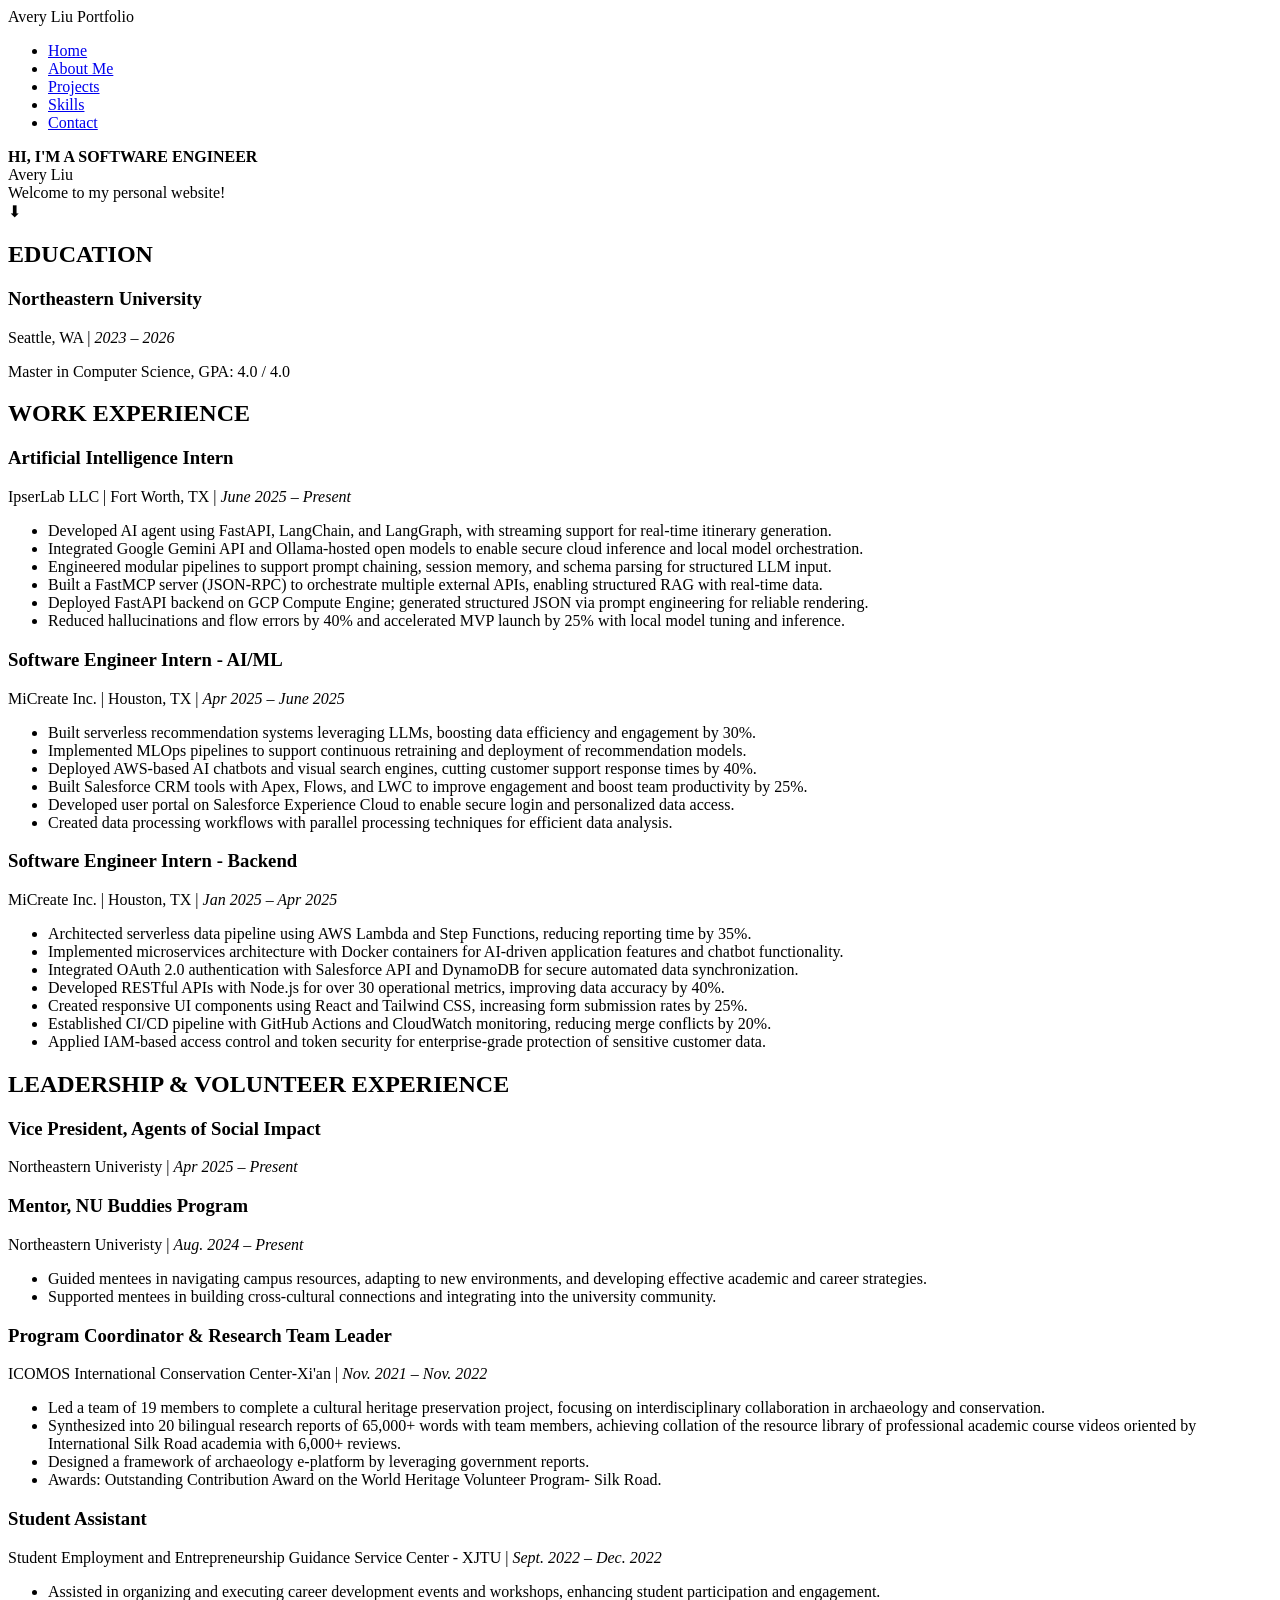
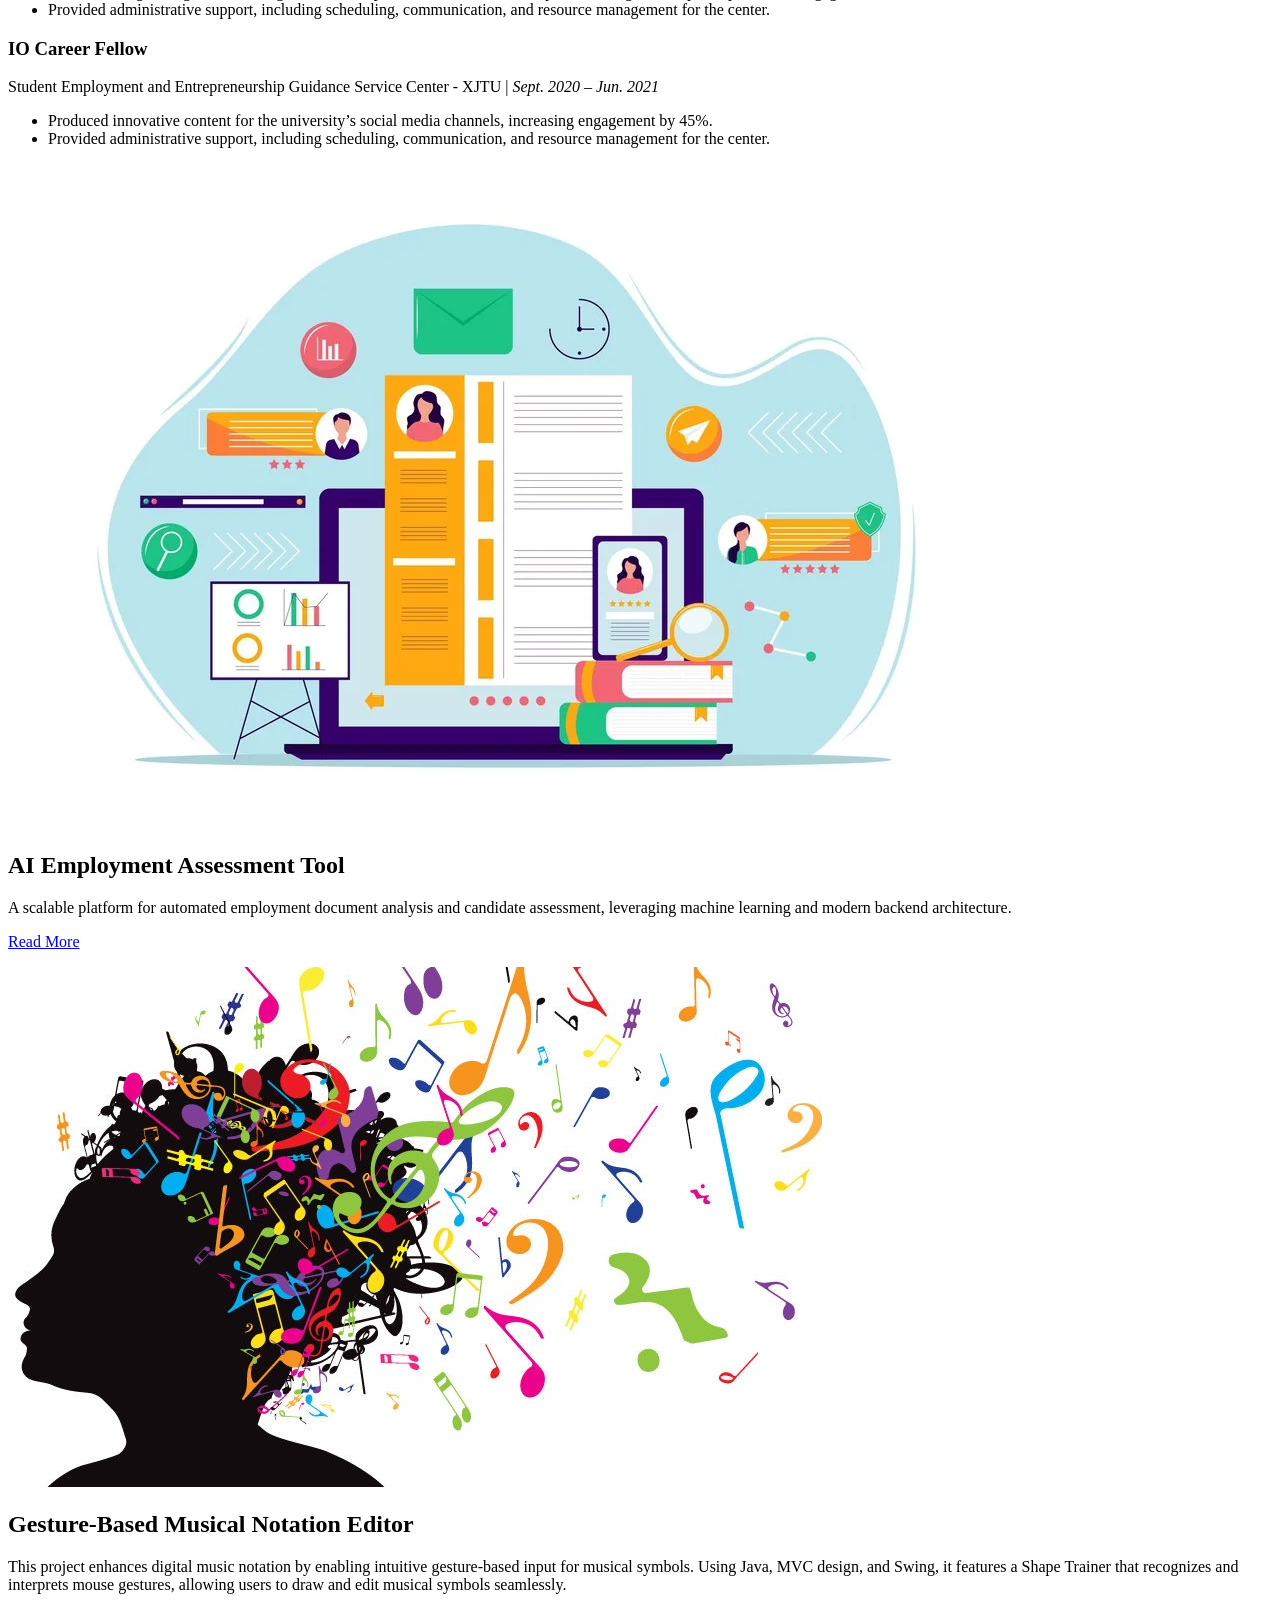
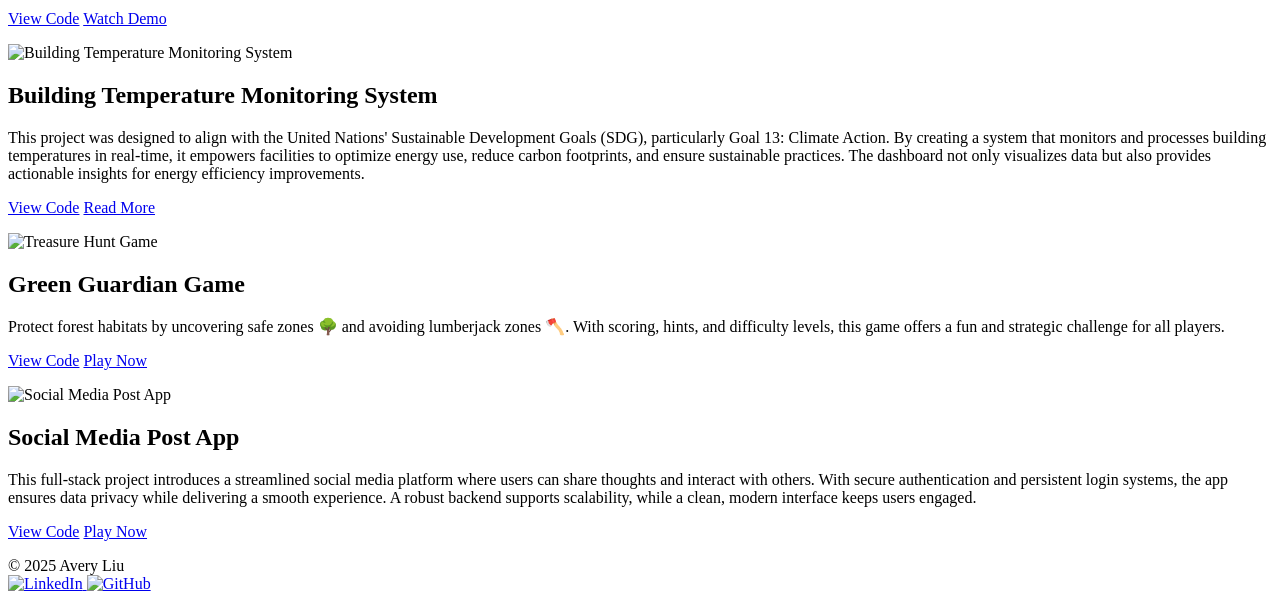
==== index.html @ edaed9c2 "update aboutme and project" ====
<!DOCTYPE html>
<html lang="en">
  <head>
    <meta charset="utf-8" />
    <meta name="viewport" content="initial-scale=1, width=device-width" />
    <link rel="stylesheet" href="./styles.css" />
    <link href="https://fonts.googleapis.com/css2?family=Poppins:wght@400;700&display=swap" rel="stylesheet">
    <link rel="icon" href="./images/logo.png" type="image/png">
    <title>Home</title>
  </head>
  <body>
    <div class="HomePage">
      <header class="TopContainer">
        <div class="WebsiteLogo">Avery Liu Portfolio</div>
          <ul class="NavbarLinks">
            <li><a href="./index.html" class="active">Home</a></li>
            <li><a href="./aboutme/aboutme.html">About Me</a></li>
            <li><a href="./projects/projects.html">Projects</a></li>
            <li><a href="./skills/skills.html">Skills</a>
            <li><a href="./contact/contact.html">Contact</a>
          </ul>
      </header>

      <div class="IntroMainContainer">
        <div class="Introduction_Text_Container">
          <div class="GreetingContent">
            <b>HI, I'M A <span class="Occupation">SOFTWARE ENGINEER</span></b>
          </div>
          <div class="PreferredName">
            <!-- <span>THIS IS</span> -->
            <span>Avery Liu</span>
          </div>
          <div class="Welcome_Text_Content">
            Welcome to my personal website!
          </div>
          <div class="DynamicLine"></div> 
          <div class="AnimatedArrow">
            <span>⬇</span>
          </div>
        </div>

        <!-- <div class="HeadShotContainer">
          <img src="./images/logo.png" alt="Personal HeadShot Picture" />
        </div> -->
      </div> 

      <!-- About Me -->
      <div class="main">
        <div class="about">
          <h2>EDUCATION</h2>
          <div class="timeline">
            <div class="timeline-item">
              <h3>Northeastern University</h3>
              <p>
                  <span class="detailContent">Seattle, WA</span> | 
                  <span class="detailContent"><em>2023 – 2026</em></span>
              </p>
              <p>Master in Computer Science, GPA: 4.0 / 4.0</p>
              <p>
                <!-- <span class="detailContent">Expected Graduate Date: June, 2026</span>  -->
              </p>
            </div>
          </div>
  
          <h2>WORK EXPERIENCE</h2>
          <div class="timeline">
            <div class="timeline-item">
              <div class="work-details">
              <h3>Artificial Intelligence Intern</h3>
              <p>
                  <span class="detailContent">IpserLab LLC</span> | 
                  <span class="detailContent">Fort Worth, TX</span> | 
                  <span class="detailContent"><em>June 2025 – Present</em></span>
              </p>
              </div>
              <ul class="responsibilities">
                <li>Developed AI agent using FastAPI, LangChain, and LangGraph, with streaming support for real-time itinerary generation.</li>
                <li>Integrated Google Gemini API and Ollama-hosted open models to enable secure cloud inference and local model orchestration.</li>
                <li>Engineered modular pipelines to support prompt chaining, session memory, and schema parsing for structured LLM input.</li>
                <li>Built a FastMCP server (JSON-RPC) to orchestrate multiple external APIs, enabling structured RAG with real-time data.</li>
                <li>Deployed FastAPI backend on GCP Compute Engine; generated structured JSON via prompt engineering for reliable rendering.</li>
                <li>Reduced hallucinations and flow errors by 40% and accelerated MVP launch by 25% with local model tuning and inference.</li>
              </ul>
          </div>

            <div class="timeline-item">
              <div class="work-details">
              <h3>Software Engineer Intern - AI/ML</h3>
              <p>
                  <span class="detailContent">MiCreate Inc.</span> | 
                  <span class="detailContent">Houston, TX</span> | 
                  <span class="detailContent"><em>Apr 2025 – June 2025</em></span>
              </p>
              </div>
              <ul class="responsibilities">
                <li>Built serverless recommendation systems leveraging LLMs, boosting data efficiency and engagement by 30%.</li>
                <li>Implemented MLOps pipelines to support continuous retraining and deployment of recommendation models.</li>
                <li>Deployed AWS-based AI chatbots and visual search engines, cutting customer support response times by 40%.</li>
                <li>Built Salesforce CRM tools with Apex, Flows, and LWC to improve engagement and boost team productivity by 25%.</li>
                <li>Developed user portal on Salesforce Experience Cloud to enable secure login and personalized data access.</li>
                <li>Created data processing workflows with parallel processing techniques for efficient data analysis.</li>
              </ul>
          </div>

          <div class="timeline-item">
              <div class="work-details">
              <h3>Software Engineer Intern - Backend</h3>
              <p>
                  <span class="detailContent">MiCreate Inc.</span> | 
                  <span class="detailContent">Houston, TX</span> | 
                  <span class="detailContent"><em>Jan 2025 – Apr 2025</em></span>
              </p>
              </div>
              <ul class="responsibilities">
                <li>Architected serverless data pipeline using AWS Lambda and Step Functions, reducing reporting time by 35%.</li>
                <li>Implemented microservices architecture with Docker containers for AI-driven application features and chatbot functionality.</li>
                <li>Integrated OAuth 2.0 authentication with Salesforce API and DynamoDB for secure automated data synchronization.</li>
                <li>Developed RESTful APIs with Node.js for over 30 operational metrics, improving data accuracy by 40%.</li>
                <li>Created responsive UI components using React and Tailwind CSS, increasing form submission rates by 25%.</li>
                <li>Established CI/CD pipeline with GitHub Actions and CloudWatch monitoring, reducing merge conflicts by 20%.</li>
                <li>Applied IAM-based access control and token security for enterprise-grade protection of sensitive customer data.</li>
              </ul>
          </div>
          </div>
  
          <h2>LEADERSHIP & VOLUNTEER EXPERIENCE</h2>
          <div class="timeline">
            <div class="timeline-item">
              <h3>Vice President, Agents of Social Impact</h3>
              <p>
                <span class="detailContent">Northeastern Univeristy</span> | 
                <span class="detailContent"><em>Apr 2025 – Present</em></span>
              </p>
              <!-- <ul class="responsibilities">
                <li></li>
                <li></li>
              </ul> -->
            </div>

            <div class="timeline-item">
              <h3>Mentor, NU Buddies Program</h3>
              <p>
                <span class="detailContent">Northeastern Univeristy</span> | 
                <span class="detailContent"><em>Aug. 2024 – Present</em></span>
              </p>
              <ul class="responsibilities">
                <li>Guided mentees in navigating campus resources, adapting to new environments, and developing effective academic and career strategies.</li>
                <li>Supported mentees in building cross-cultural connections and integrating into the university community.</li>
              </ul>
            </div>
  
            <div class="timeline-item">
              <h3>Program Coordinator & Research Team Leader</h3>
              <p>
                <span class="detailContent">ICOMOS International Conservation Center-Xi'an</span> | 
                <span class="detailContent"><em>Nov. 2021 – Nov. 2022</em></span>
              </p>
              <ul class="responsibilities">
                <li>Led a team of 19 members to complete a cultural heritage preservation project, focusing on interdisciplinary collaboration in archaeology and conservation.</li>
                <li>Synthesized into 20 bilingual research reports of 65,000+ words with team members, achieving collation of the resource library of professional academic course videos oriented by International Silk Road academia with 6,000+ reviews.</li>
                <li>Designed a framework of archaeology e-platform by leveraging government reports.</li>
                <li>Awards: Outstanding Contribution Award on the World Heritage Volunteer Program- Silk Road.</li>
              </ul>
            </div>
  
            <div class="timeline-item">
              <h3>Student Assistant</h3>
              <p>
                <span class="detailContent">Student Employment and Entrepreneurship Guidance Service Center - XJTU</span> | 
                <span class="detailContent"><em>Sept. 2022 – Dec. 2022</em></span>
              </p>
              <ul class="responsibilities">
                <li>Assisted in organizing and executing career development events and workshops, enhancing student participation and engagement.</li>
                <li>Provided administrative support, including scheduling, communication, and resource management for the center.</li>
              </ul>
            </div>
  
            <div class="timeline-item">
              <h3>IO Career Fellow</h3>
              <p>
                <span class="detailContent">Student Employment and Entrepreneurship Guidance Service Center - XJTU</span> | 
                <span class="detailContent"><em>Sept. 2020 – Jun. 2021</em></span>
              </p>
              <ul class="responsibilities">
                <li>Produced innovative content for the university’s social media channels, increasing engagement by 45%.</li>
                <li>Provided administrative support, including scheduling, communication, and resource management for the center.</li>
              </ul>
            </div>
          </div>
        </div>
      </div>

      <!-- Creation Hub -->
      <main class="MainContainer">
        <section class="Projects_List">
        <!-- AI Employment Assessment Tool Project -->
        <div class="Project_Item">
          <div class="Project_Image">
            <img src="./images/ai_tool.png" alt="AI Employment Assessment Tool">
          </div>
          <div class="Project_Description">
            <h2>AI Employment Assessment Tool</h2>
            <p>
              A scalable platform for automated employment document analysis and candidate assessment,
              leveraging machine learning and modern backend architecture.
            </p>
            <p>
              <a href="./projects/projectDetail/AIEmploymentTool.html" class="Button" target="_blank">Read More</a>
            </p>            
          </div>
        </div>

          <!-- Gesture-Based Musical Notation Editor Project -->
          <div class="Project_Item">
            <div class="Project_Image">
              <img src="./images/music.png" alt="Gesture-Based Musical Notation Editor">
            </div>
            <div class="Project_Description">
              <h2>Gesture-Based Musical Notation Editor</h2>
              <p>
                This project enhances digital music notation by enabling intuitive gesture-based input for musical symbols. Using Java, MVC design, and Swing, it features a Shape Trainer that recognizes and interprets mouse gestures, allowing users to draw and edit musical symbols seamlessly.
              </p>
              <p>
                <a href="https://github.com/averylAL/Gesture_based_Musical_Notation_Editor.git" class="Button" target="_blank">View Code</a>
                <a href="./projects/projectDetail/musicEditorDemo.html" class="Button" target="_blank">Watch Demo</a>
              </p>            
            </div>
          </div>
  
          <!-- Building Temperature Monitoring System Project -->
          <div class="Project_Item">
            <div class="Project_Image">
              <img src="./images/temperature_monitoring.png" alt="Building Temperature Monitoring System">
            </div>
            <div class="Project_Description">
              <h2>Building Temperature Monitoring System</h2>
              <p>
                This project was designed to align with the United Nations' Sustainable Development Goals (SDG), particularly Goal 13: Climate Action. By creating a system that monitors and processes building temperatures in real-time, it empowers facilities to optimize energy use, reduce carbon footprints, and ensure sustainable practices. The dashboard not only visualizes data but also provides actionable insights for energy efficiency improvements.
              </p>
              <p>
                <a href="https://github.com/averylAL/ProjectHotSauce-Dashboard.git" class="Button" target="_blank">View Code</a>
                <a href="./projects/projectDetail/buildingTemProject.html" class="Button" target="_blank">Read More</a>
              </p>            
            </div>
          </div>
  
          <!-- Green Guardian Project -->
          <div class="Project_Item">
            <div class="Project_Image">
              <img src="./images/greenGuardian.gif" alt="Treasure Hunt Game">
            </div>
            <div class="Project_Description">
              <h2>Green Guardian Game</h2>
              <p>
                Protect forest habitats by uncovering safe zones 🌳 and avoiding lumberjack zones 🪓. With scoring, hints, and difficulty levels, this game offers a fun and strategic challenge for all players. 
              </p>
                <a href="https://github.com/averylAL/Green_Guardian_Game.git" class="Button" target="_blank">View Code</a>
                <a href="https://green-guardian-game.onrender.com" class="Button" target="_blank">Play Now</a>
              </p>
            </div>
          </div>
  
          <!-- Social Media Post Project -->
          <div class="Project_Item">
            <div class="Project_Image">
              <img src="./images/postApp.png" alt="Social Media Post App">
            </div>
            <div class="Project_Description">
              <h2>Social Media Post App</h2>
              <p>
                This full-stack project introduces a streamlined social media platform where users can share thoughts and interact with others. With secure authentication and persistent login systems, the app ensures data privacy while delivering a smooth experience. A robust backend supports scalability, while a clean, modern interface keeps users engaged.
              </p>
              <p>
                <a href="https://github.com/averylAL/Social_Media_Post_App.git" class="Button" target="_blank">View Code</a>
                <a href="https://qiongrui-liu-lipeipei-sun-project3.onrender.com/" class="Button" target="_blank">Play Now</a>
              </p>
            </div>
          </div>
  
        </section>
      </main>

      <footer class="footer">
        <div class="Footer_Content">
          <span>© 2025 Avery Liu</span>
          <div class="Footer_Icons">
            <a href="https://www.linkedin.com/in/averylew/" target="_blank">
              <img src="./images/linkedin_icon.png" alt="LinkedIn">
            </a>
            <a href="https://github.com/averylAL/" target="_blank">
              <img src="./images/github_icon.png" alt="GitHub">
            </a>
          </div>
        </div>
      </footer>
    </div>
  </body>
</html>
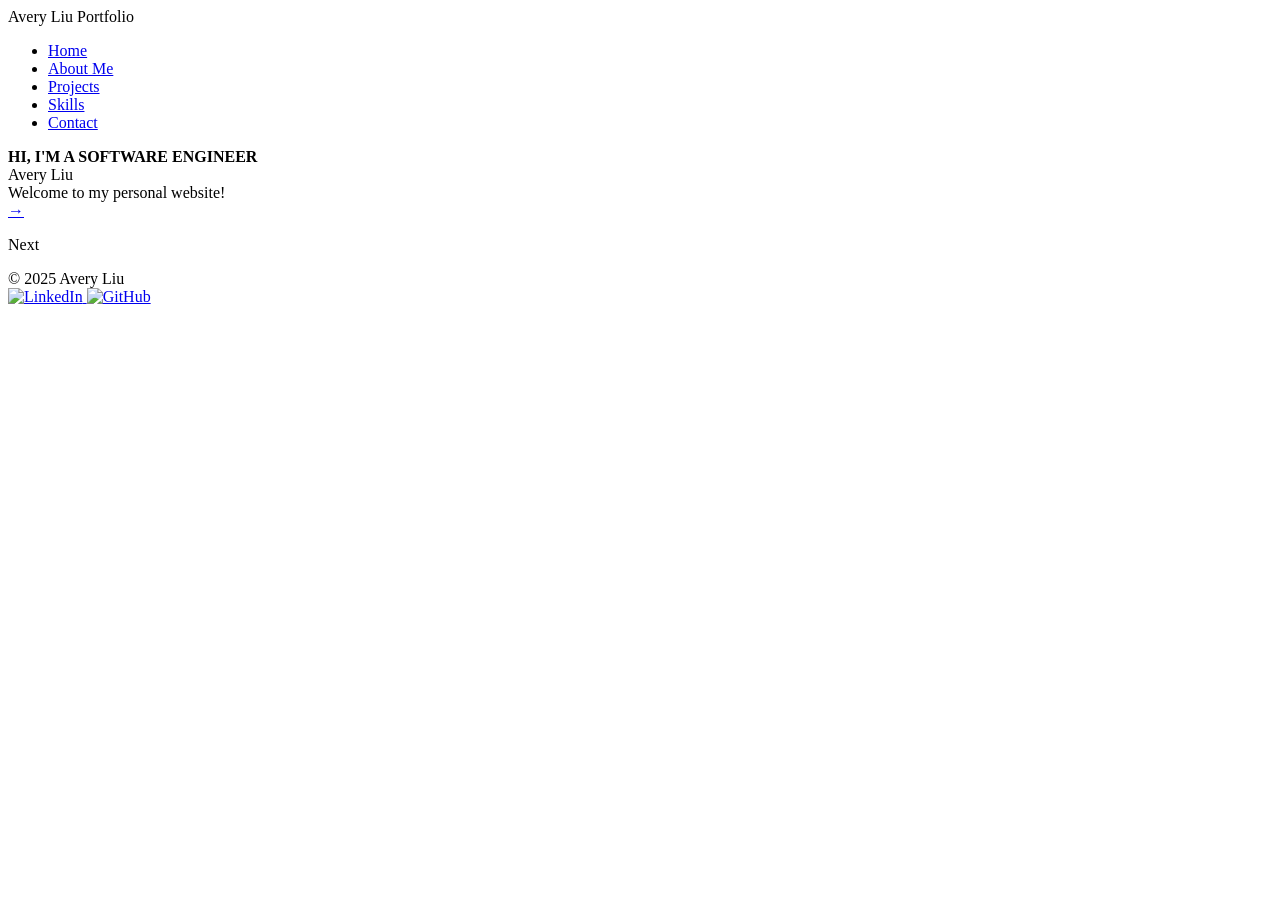
==== commit a9619c1c: "update" ====
--- a/index.html
+++ b/index.html
@@ -33,252 +33,26 @@
           <div class="Welcome_Text_Content">
             Welcome to my personal website!
           </div>
-          <div class="DynamicLine"></div> 
+          <!-- <div class="DynamicLine"></div> 
           <div class="AnimatedArrow">
             <span>⬇</span>
           </div>
+          <a href="all_info.html" class="down-link" title="Click to see more details">
+            <span>⬇</span>
+          </a> -->
+          <!-- Dynamic line (unchanged) -->
+          <div class="DynamicLine"></div>
+
+          <!-- Circle arrow button -->
+          <a href="pages/all_info.html"
+            class="AnimatedArrow down-link"
+            title="Next"
+            aria-label="Go to the next page.">
+            <span>→</span>
+          </a>
+          <p class="next-label">Next</p>
+
         </div>
-
-        <!-- <div class="HeadShotContainer">
-          <img src="./images/logo.png" alt="Personal HeadShot Picture" />
-        </div> -->
-      </div> 
-
-      <!-- About Me -->
-      <div class="main">
-        <div class="about">
-          <h2>EDUCATION</h2>
-          <div class="timeline">
-            <div class="timeline-item">
-              <h3>Northeastern University</h3>
-              <p>
-                  <span class="detailContent">Seattle, WA</span> | 
-                  <span class="detailContent"><em>2023 – 2026</em></span>
-              </p>
-              <p>Master in Computer Science, GPA: 4.0 / 4.0</p>
-              <p>
-                <!-- <span class="detailContent">Expected Graduate Date: June, 2026</span>  -->
-              </p>
-            </div>
-          </div>
-  
-          <h2>WORK EXPERIENCE</h2>
-          <div class="timeline">
-            <div class="timeline-item">
-              <div class="work-details">
-              <h3>Artificial Intelligence Intern</h3>
-              <p>
-                  <span class="detailContent">IpserLab LLC</span> | 
-                  <span class="detailContent">Fort Worth, TX</span> | 
-                  <span class="detailContent"><em>June 2025 – Present</em></span>
-              </p>
-              </div>
-              <ul class="responsibilities">
-                <li>Developed AI agent using FastAPI, LangChain, and LangGraph, with streaming support for real-time itinerary generation.</li>
-                <li>Integrated Google Gemini API and Ollama-hosted open models to enable secure cloud inference and local model orchestration.</li>
-                <li>Engineered modular pipelines to support prompt chaining, session memory, and schema parsing for structured LLM input.</li>
-                <li>Built a FastMCP server (JSON-RPC) to orchestrate multiple external APIs, enabling structured RAG with real-time data.</li>
-                <li>Deployed FastAPI backend on GCP Compute Engine; generated structured JSON via prompt engineering for reliable rendering.</li>
-                <li>Reduced hallucinations and flow errors by 40% and accelerated MVP launch by 25% with local model tuning and inference.</li>
-              </ul>
-          </div>
-
-            <div class="timeline-item">
-              <div class="work-details">
-              <h3>Software Engineer Intern - AI/ML</h3>
-              <p>
-                  <span class="detailContent">MiCreate Inc.</span> | 
-                  <span class="detailContent">Houston, TX</span> | 
-                  <span class="detailContent"><em>Apr 2025 – June 2025</em></span>
-              </p>
-              </div>
-              <ul class="responsibilities">
-                <li>Built serverless recommendation systems leveraging LLMs, boosting data efficiency and engagement by 30%.</li>
-                <li>Implemented MLOps pipelines to support continuous retraining and deployment of recommendation models.</li>
-                <li>Deployed AWS-based AI chatbots and visual search engines, cutting customer support response times by 40%.</li>
-                <li>Built Salesforce CRM tools with Apex, Flows, and LWC to improve engagement and boost team productivity by 25%.</li>
-                <li>Developed user portal on Salesforce Experience Cloud to enable secure login and personalized data access.</li>
-                <li>Created data processing workflows with parallel processing techniques for efficient data analysis.</li>
-              </ul>
-          </div>
-
-          <div class="timeline-item">
-              <div class="work-details">
-              <h3>Software Engineer Intern - Backend</h3>
-              <p>
-                  <span class="detailContent">MiCreate Inc.</span> | 
-                  <span class="detailContent">Houston, TX</span> | 
-                  <span class="detailContent"><em>Jan 2025 – Apr 2025</em></span>
-              </p>
-              </div>
-              <ul class="responsibilities">
-                <li>Architected serverless data pipeline using AWS Lambda and Step Functions, reducing reporting time by 35%.</li>
-                <li>Implemented microservices architecture with Docker containers for AI-driven application features and chatbot functionality.</li>
-                <li>Integrated OAuth 2.0 authentication with Salesforce API and DynamoDB for secure automated data synchronization.</li>
-                <li>Developed RESTful APIs with Node.js for over 30 operational metrics, improving data accuracy by 40%.</li>
-                <li>Created responsive UI components using React and Tailwind CSS, increasing form submission rates by 25%.</li>
-                <li>Established CI/CD pipeline with GitHub Actions and CloudWatch monitoring, reducing merge conflicts by 20%.</li>
-                <li>Applied IAM-based access control and token security for enterprise-grade protection of sensitive customer data.</li>
-              </ul>
-          </div>
-          </div>
-  
-          <h2>LEADERSHIP & VOLUNTEER EXPERIENCE</h2>
-          <div class="timeline">
-            <div class="timeline-item">
-              <h3>Vice President, Agents of Social Impact</h3>
-              <p>
-                <span class="detailContent">Northeastern Univeristy</span> | 
-                <span class="detailContent"><em>Apr 2025 – Present</em></span>
-              </p>
-              <!-- <ul class="responsibilities">
-                <li></li>
-                <li></li>
-              </ul> -->
-            </div>
-
-            <div class="timeline-item">
-              <h3>Mentor, NU Buddies Program</h3>
-              <p>
-                <span class="detailContent">Northeastern Univeristy</span> | 
-                <span class="detailContent"><em>Aug. 2024 – Present</em></span>
-              </p>
-              <ul class="responsibilities">
-                <li>Guided mentees in navigating campus resources, adapting to new environments, and developing effective academic and career strategies.</li>
-                <li>Supported mentees in building cross-cultural connections and integrating into the university community.</li>
-              </ul>
-            </div>
-  
-            <div class="timeline-item">
-              <h3>Program Coordinator & Research Team Leader</h3>
-              <p>
-                <span class="detailContent">ICOMOS International Conservation Center-Xi'an</span> | 
-                <span class="detailContent"><em>Nov. 2021 – Nov. 2022</em></span>
-              </p>
-              <ul class="responsibilities">
-                <li>Led a team of 19 members to complete a cultural heritage preservation project, focusing on interdisciplinary collaboration in archaeology and conservation.</li>
-                <li>Synthesized into 20 bilingual research reports of 65,000+ words with team members, achieving collation of the resource library of professional academic course videos oriented by International Silk Road academia with 6,000+ reviews.</li>
-                <li>Designed a framework of archaeology e-platform by leveraging government reports.</li>
-                <li>Awards: Outstanding Contribution Award on the World Heritage Volunteer Program- Silk Road.</li>
-              </ul>
-            </div>
-  
-            <div class="timeline-item">
-              <h3>Student Assistant</h3>
-              <p>
-                <span class="detailContent">Student Employment and Entrepreneurship Guidance Service Center - XJTU</span> | 
-                <span class="detailContent"><em>Sept. 2022 – Dec. 2022</em></span>
-              </p>
-              <ul class="responsibilities">
-                <li>Assisted in organizing and executing career development events and workshops, enhancing student participation and engagement.</li>
-                <li>Provided administrative support, including scheduling, communication, and resource management for the center.</li>
-              </ul>
-            </div>
-  
-            <div class="timeline-item">
-              <h3>IO Career Fellow</h3>
-              <p>
-                <span class="detailContent">Student Employment and Entrepreneurship Guidance Service Center - XJTU</span> | 
-                <span class="detailContent"><em>Sept. 2020 – Jun. 2021</em></span>
-              </p>
-              <ul class="responsibilities">
-                <li>Produced innovative content for the university’s social media channels, increasing engagement by 45%.</li>
-                <li>Provided administrative support, including scheduling, communication, and resource management for the center.</li>
-              </ul>
-            </div>
-          </div>
-        </div>
-      </div>
-
-      <!-- Creation Hub -->
-      <main class="MainContainer">
-        <section class="Projects_List">
-        <!-- AI Employment Assessment Tool Project -->
-        <div class="Project_Item">
-          <div class="Project_Image">
-            <img src="./images/ai_tool.png" alt="AI Employment Assessment Tool">
-          </div>
-          <div class="Project_Description">
-            <h2>AI Employment Assessment Tool</h2>
-            <p>
-              A scalable platform for automated employment document analysis and candidate assessment,
-              leveraging machine learning and modern backend architecture.
-            </p>
-            <p>
-              <a href="./projects/projectDetail/AIEmploymentTool.html" class="Button" target="_blank">Read More</a>
-            </p>            
-          </div>
-        </div>
-
-          <!-- Gesture-Based Musical Notation Editor Project -->
-          <div class="Project_Item">
-            <div class="Project_Image">
-              <img src="./images/music.png" alt="Gesture-Based Musical Notation Editor">
-            </div>
-            <div class="Project_Description">
-              <h2>Gesture-Based Musical Notation Editor</h2>
-              <p>
-                This project enhances digital music notation by enabling intuitive gesture-based input for musical symbols. Using Java, MVC design, and Swing, it features a Shape Trainer that recognizes and interprets mouse gestures, allowing users to draw and edit musical symbols seamlessly.
-              </p>
-              <p>
-                <a href="https://github.com/averylAL/Gesture_based_Musical_Notation_Editor.git" class="Button" target="_blank">View Code</a>
-                <a href="./projects/projectDetail/musicEditorDemo.html" class="Button" target="_blank">Watch Demo</a>
-              </p>            
-            </div>
-          </div>
-  
-          <!-- Building Temperature Monitoring System Project -->
-          <div class="Project_Item">
-            <div class="Project_Image">
-              <img src="./images/temperature_monitoring.png" alt="Building Temperature Monitoring System">
-            </div>
-            <div class="Project_Description">
-              <h2>Building Temperature Monitoring System</h2>
-              <p>
-                This project was designed to align with the United Nations' Sustainable Development Goals (SDG), particularly Goal 13: Climate Action. By creating a system that monitors and processes building temperatures in real-time, it empowers facilities to optimize energy use, reduce carbon footprints, and ensure sustainable practices. The dashboard not only visualizes data but also provides actionable insights for energy efficiency improvements.
-              </p>
-              <p>
-                <a href="https://github.com/averylAL/ProjectHotSauce-Dashboard.git" class="Button" target="_blank">View Code</a>
-                <a href="./projects/projectDetail/buildingTemProject.html" class="Button" target="_blank">Read More</a>
-              </p>            
-            </div>
-          </div>
-  
-          <!-- Green Guardian Project -->
-          <div class="Project_Item">
-            <div class="Project_Image">
-              <img src="./images/greenGuardian.gif" alt="Treasure Hunt Game">
-            </div>
-            <div class="Project_Description">
-              <h2>Green Guardian Game</h2>
-              <p>
-                Protect forest habitats by uncovering safe zones 🌳 and avoiding lumberjack zones 🪓. With scoring, hints, and difficulty levels, this game offers a fun and strategic challenge for all players. 
-              </p>
-                <a href="https://github.com/averylAL/Green_Guardian_Game.git" class="Button" target="_blank">View Code</a>
-                <a href="https://green-guardian-game.onrender.com" class="Button" target="_blank">Play Now</a>
-              </p>
-            </div>
-          </div>
-  
-          <!-- Social Media Post Project -->
-          <div class="Project_Item">
-            <div class="Project_Image">
-              <img src="./images/postApp.png" alt="Social Media Post App">
-            </div>
-            <div class="Project_Description">
-              <h2>Social Media Post App</h2>
-              <p>
-                This full-stack project introduces a streamlined social media platform where users can share thoughts and interact with others. With secure authentication and persistent login systems, the app ensures data privacy while delivering a smooth experience. A robust backend supports scalability, while a clean, modern interface keeps users engaged.
-              </p>
-              <p>
-                <a href="https://github.com/averylAL/Social_Media_Post_App.git" class="Button" target="_blank">View Code</a>
-                <a href="https://qiongrui-liu-lipeipei-sun-project3.onrender.com/" class="Button" target="_blank">Play Now</a>
-              </p>
-            </div>
-          </div>
-  
-        </section>
-      </main>
 
       <footer class="footer">
         <div class="Footer_Content">
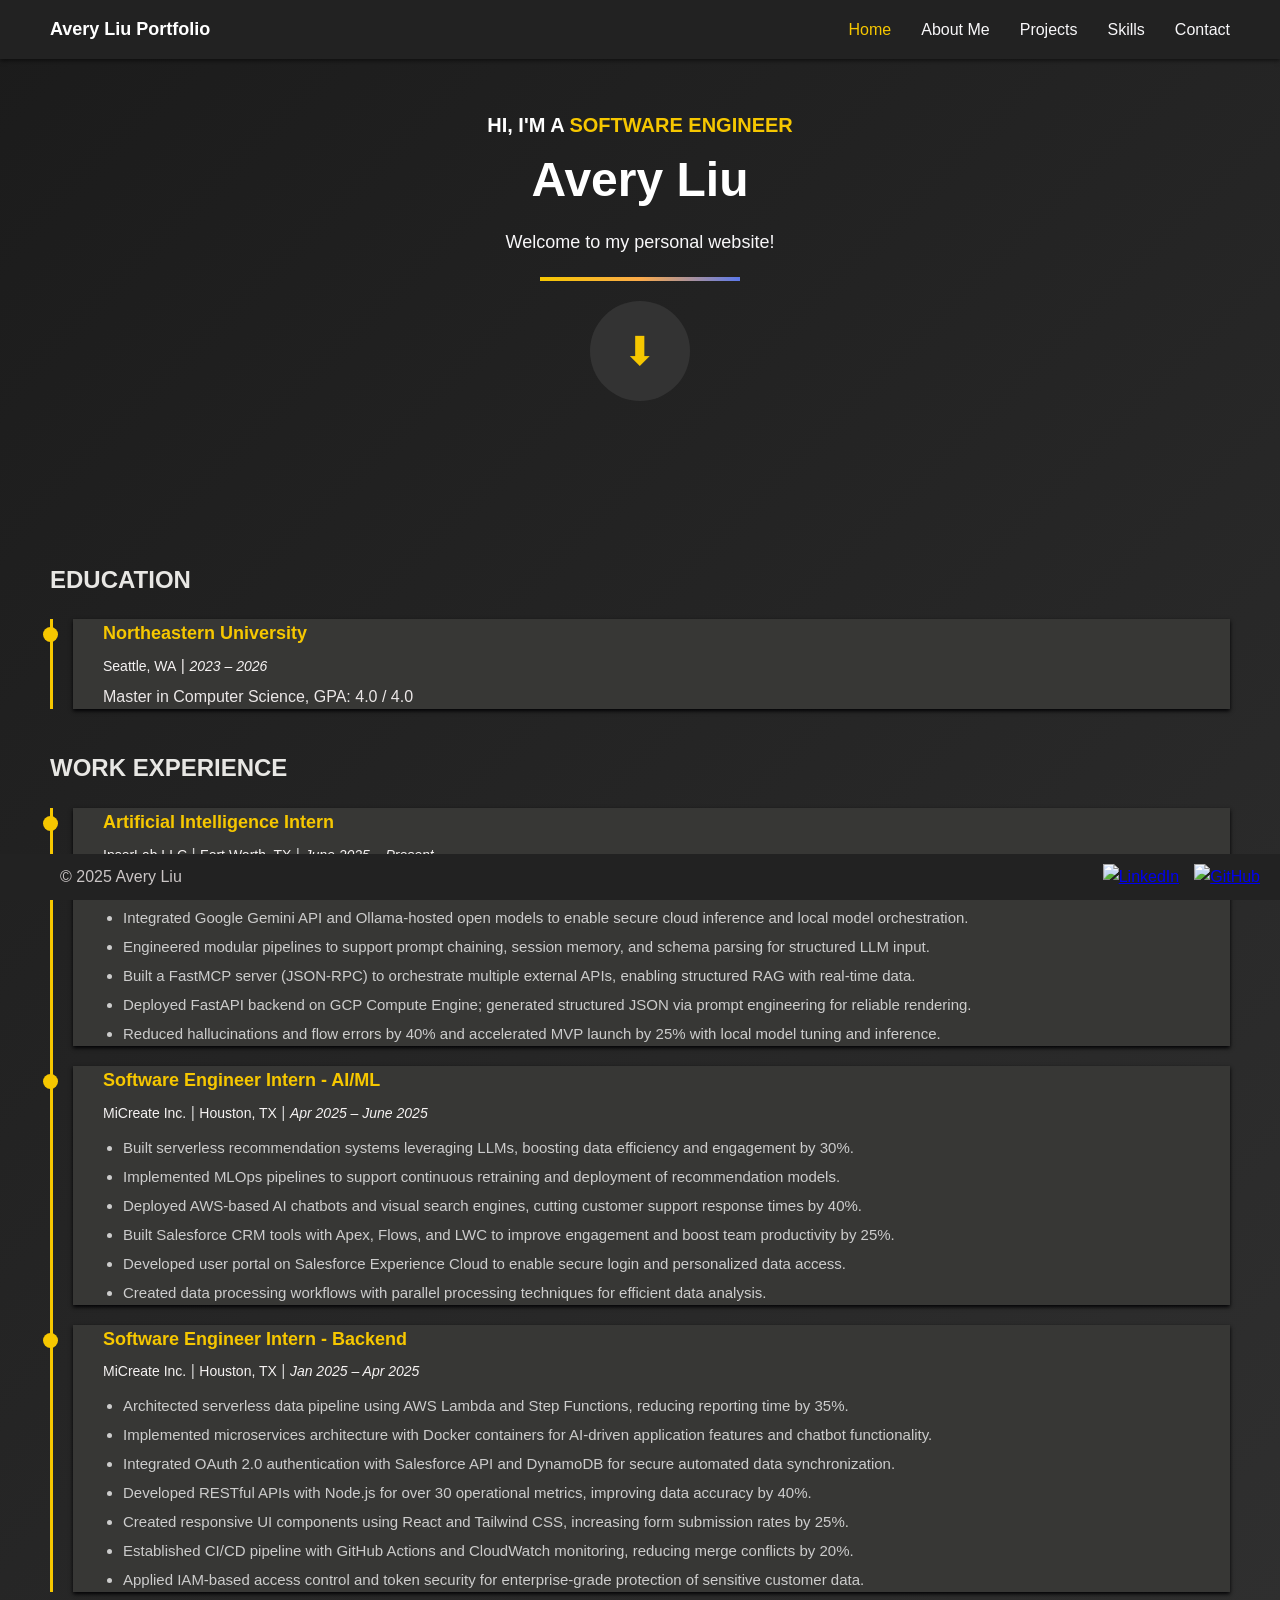
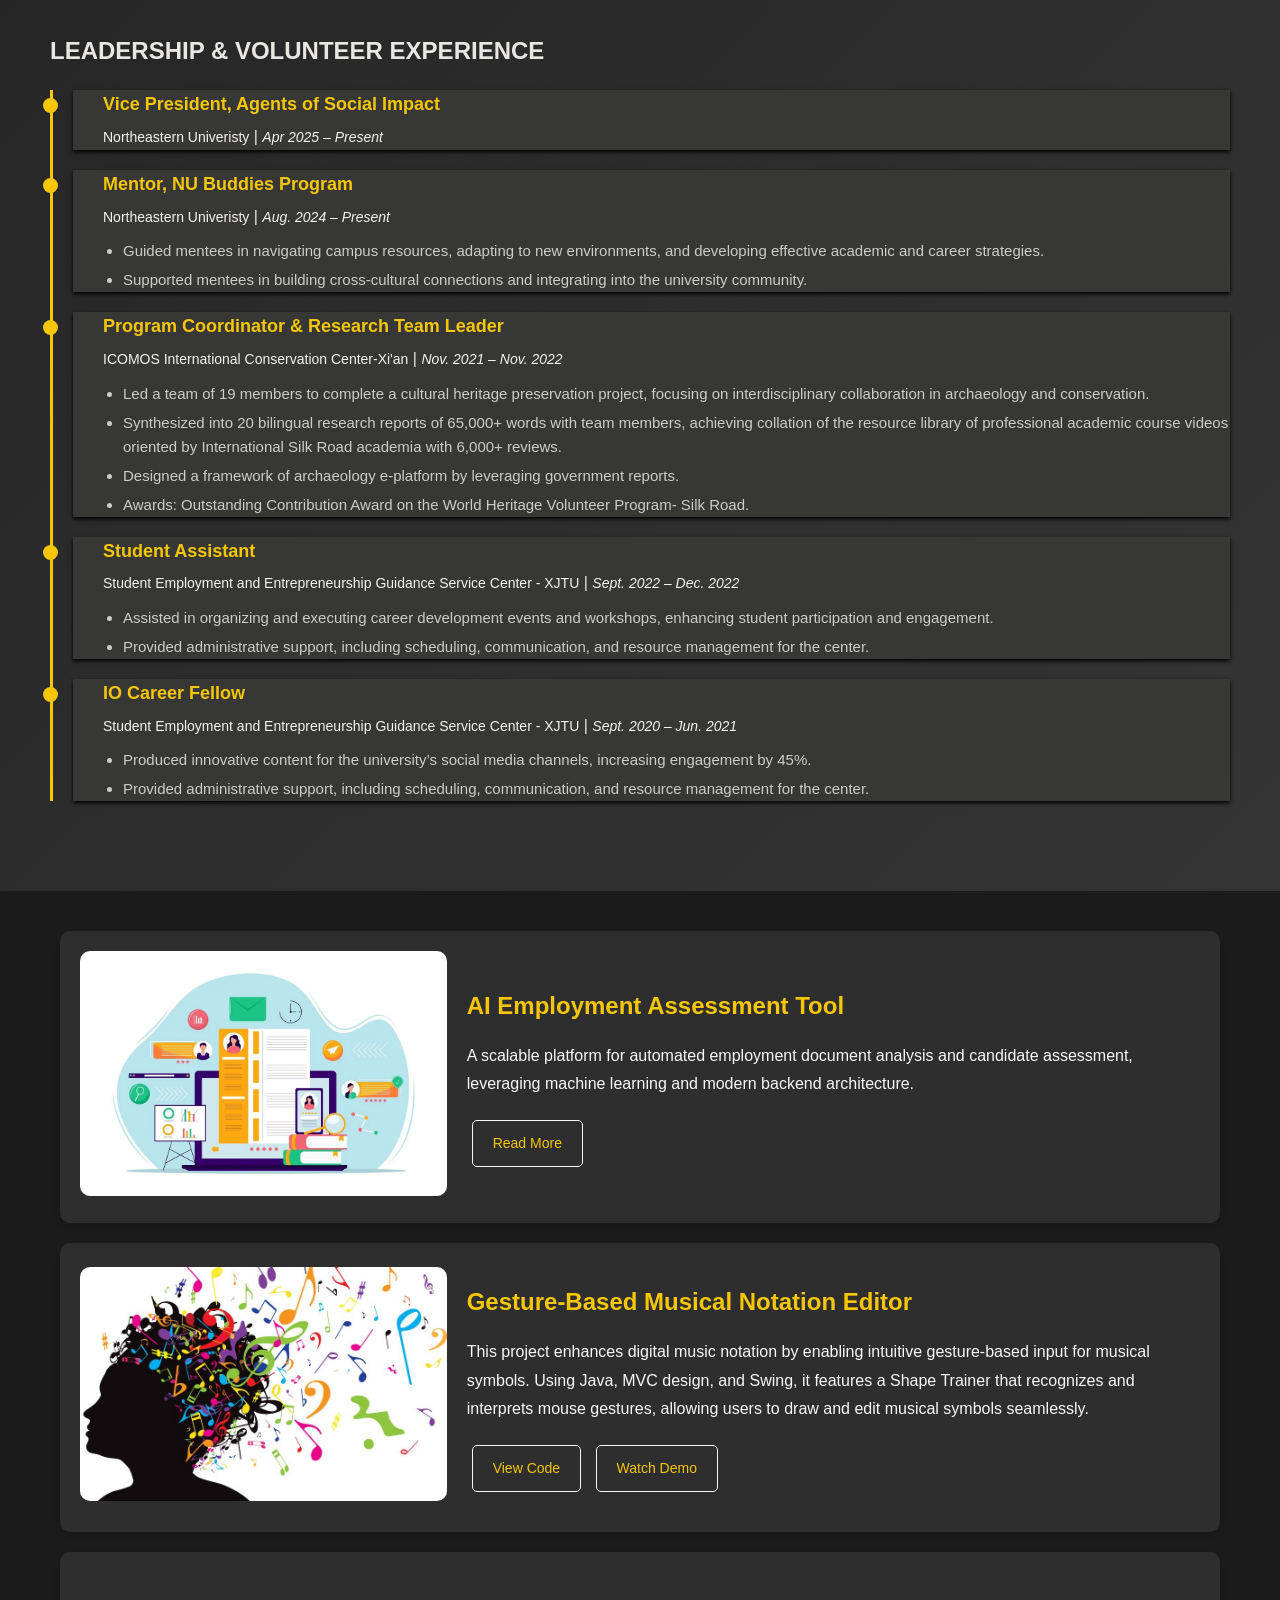
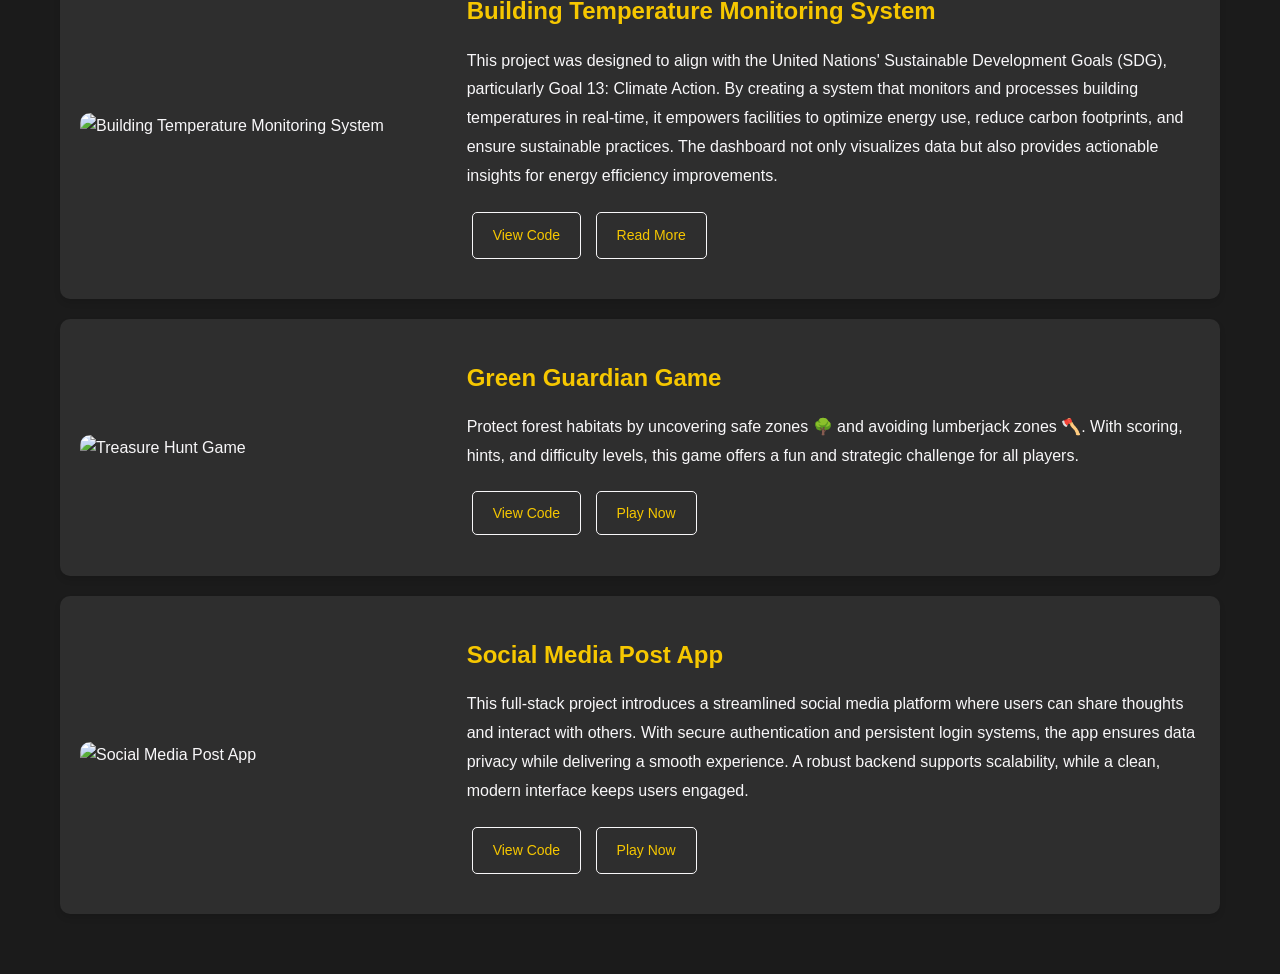
==== commit caeb49ba: "update" ====
--- a/index.html
+++ b/index.html
@@ -33,26 +33,252 @@
           <div class="Welcome_Text_Content">
             Welcome to my personal website!
           </div>
-          <!-- <div class="DynamicLine"></div> 
+          <div class="DynamicLine"></div> 
           <div class="AnimatedArrow">
             <span>⬇</span>
           </div>
-          <a href="all_info.html" class="down-link" title="Click to see more details">
-            <span>⬇</span>
-          </a> -->
-          <!-- Dynamic line (unchanged) -->
-          <div class="DynamicLine"></div>
-
-          <!-- Circle arrow button -->
-          <a href="pages/all_info.html"
-            class="AnimatedArrow down-link"
-            title="Next"
-            aria-label="Go to the next page.">
-            <span>→</span>
-          </a>
-          <p class="next-label">Next</p>
-
-        </div>
+        </div>
+
+        <!-- <div class="HeadShotContainer">
+          <img src="./images/logo.png" alt="Personal HeadShot Picture" />
+        </div> -->
+      </div> 
+
+      <!-- About Me -->
+      <div class="main">
+        <div class="about">
+          <h2>EDUCATION</h2>
+          <div class="timeline">
+            <div class="timeline-item">
+              <h3>Northeastern University</h3>
+              <p>
+                  <span class="detailContent">Seattle, WA</span> | 
+                  <span class="detailContent"><em>2023 – 2026</em></span>
+              </p>
+              <p>Master in Computer Science, GPA: 4.0 / 4.0</p>
+              <p>
+                <!-- <span class="detailContent">Expected Graduate Date: June, 2026</span>  -->
+              </p>
+            </div>
+          </div>
+  
+          <h2>WORK EXPERIENCE</h2>
+          <div class="timeline">
+            <div class="timeline-item">
+              <div class="work-details">
+              <h3>Artificial Intelligence Intern</h3>
+              <p>
+                  <span class="detailContent">IpserLab LLC</span> | 
+                  <span class="detailContent">Fort Worth, TX</span> | 
+                  <span class="detailContent"><em>June 2025 – Present</em></span>
+              </p>
+              </div>
+              <ul class="responsibilities">
+                <li>Developed AI agent using FastAPI, LangChain, and LangGraph, with streaming support for real-time itinerary generation.</li>
+                <li>Integrated Google Gemini API and Ollama-hosted open models to enable secure cloud inference and local model orchestration.</li>
+                <li>Engineered modular pipelines to support prompt chaining, session memory, and schema parsing for structured LLM input.</li>
+                <li>Built a FastMCP server (JSON-RPC) to orchestrate multiple external APIs, enabling structured RAG with real-time data.</li>
+                <li>Deployed FastAPI backend on GCP Compute Engine; generated structured JSON via prompt engineering for reliable rendering.</li>
+                <li>Reduced hallucinations and flow errors by 40% and accelerated MVP launch by 25% with local model tuning and inference.</li>
+              </ul>
+          </div>
+
+            <div class="timeline-item">
+              <div class="work-details">
+              <h3>Software Engineer Intern - AI/ML</h3>
+              <p>
+                  <span class="detailContent">MiCreate Inc.</span> | 
+                  <span class="detailContent">Houston, TX</span> | 
+                  <span class="detailContent"><em>Apr 2025 – June 2025</em></span>
+              </p>
+              </div>
+              <ul class="responsibilities">
+                <li>Built serverless recommendation systems leveraging LLMs, boosting data efficiency and engagement by 30%.</li>
+                <li>Implemented MLOps pipelines to support continuous retraining and deployment of recommendation models.</li>
+                <li>Deployed AWS-based AI chatbots and visual search engines, cutting customer support response times by 40%.</li>
+                <li>Built Salesforce CRM tools with Apex, Flows, and LWC to improve engagement and boost team productivity by 25%.</li>
+                <li>Developed user portal on Salesforce Experience Cloud to enable secure login and personalized data access.</li>
+                <li>Created data processing workflows with parallel processing techniques for efficient data analysis.</li>
+              </ul>
+          </div>
+
+          <div class="timeline-item">
+              <div class="work-details">
+              <h3>Software Engineer Intern - Backend</h3>
+              <p>
+                  <span class="detailContent">MiCreate Inc.</span> | 
+                  <span class="detailContent">Houston, TX</span> | 
+                  <span class="detailContent"><em>Jan 2025 – Apr 2025</em></span>
+              </p>
+              </div>
+              <ul class="responsibilities">
+                <li>Architected serverless data pipeline using AWS Lambda and Step Functions, reducing reporting time by 35%.</li>
+                <li>Implemented microservices architecture with Docker containers for AI-driven application features and chatbot functionality.</li>
+                <li>Integrated OAuth 2.0 authentication with Salesforce API and DynamoDB for secure automated data synchronization.</li>
+                <li>Developed RESTful APIs with Node.js for over 30 operational metrics, improving data accuracy by 40%.</li>
+                <li>Created responsive UI components using React and Tailwind CSS, increasing form submission rates by 25%.</li>
+                <li>Established CI/CD pipeline with GitHub Actions and CloudWatch monitoring, reducing merge conflicts by 20%.</li>
+                <li>Applied IAM-based access control and token security for enterprise-grade protection of sensitive customer data.</li>
+              </ul>
+          </div>
+          </div>
+  
+          <h2>LEADERSHIP & VOLUNTEER EXPERIENCE</h2>
+          <div class="timeline">
+            <div class="timeline-item">
+              <h3>Vice President, Agents of Social Impact</h3>
+              <p>
+                <span class="detailContent">Northeastern Univeristy</span> | 
+                <span class="detailContent"><em>Apr 2025 – Present</em></span>
+              </p>
+              <!-- <ul class="responsibilities">
+                <li></li>
+                <li></li>
+              </ul> -->
+            </div>
+
+            <div class="timeline-item">
+              <h3>Mentor, NU Buddies Program</h3>
+              <p>
+                <span class="detailContent">Northeastern Univeristy</span> | 
+                <span class="detailContent"><em>Aug. 2024 – Present</em></span>
+              </p>
+              <ul class="responsibilities">
+                <li>Guided mentees in navigating campus resources, adapting to new environments, and developing effective academic and career strategies.</li>
+                <li>Supported mentees in building cross-cultural connections and integrating into the university community.</li>
+              </ul>
+            </div>
+  
+            <div class="timeline-item">
+              <h3>Program Coordinator & Research Team Leader</h3>
+              <p>
+                <span class="detailContent">ICOMOS International Conservation Center-Xi'an</span> | 
+                <span class="detailContent"><em>Nov. 2021 – Nov. 2022</em></span>
+              </p>
+              <ul class="responsibilities">
+                <li>Led a team of 19 members to complete a cultural heritage preservation project, focusing on interdisciplinary collaboration in archaeology and conservation.</li>
+                <li>Synthesized into 20 bilingual research reports of 65,000+ words with team members, achieving collation of the resource library of professional academic course videos oriented by International Silk Road academia with 6,000+ reviews.</li>
+                <li>Designed a framework of archaeology e-platform by leveraging government reports.</li>
+                <li>Awards: Outstanding Contribution Award on the World Heritage Volunteer Program- Silk Road.</li>
+              </ul>
+            </div>
+  
+            <div class="timeline-item">
+              <h3>Student Assistant</h3>
+              <p>
+                <span class="detailContent">Student Employment and Entrepreneurship Guidance Service Center - XJTU</span> | 
+                <span class="detailContent"><em>Sept. 2022 – Dec. 2022</em></span>
+              </p>
+              <ul class="responsibilities">
+                <li>Assisted in organizing and executing career development events and workshops, enhancing student participation and engagement.</li>
+                <li>Provided administrative support, including scheduling, communication, and resource management for the center.</li>
+              </ul>
+            </div>
+  
+            <div class="timeline-item">
+              <h3>IO Career Fellow</h3>
+              <p>
+                <span class="detailContent">Student Employment and Entrepreneurship Guidance Service Center - XJTU</span> | 
+                <span class="detailContent"><em>Sept. 2020 – Jun. 2021</em></span>
+              </p>
+              <ul class="responsibilities">
+                <li>Produced innovative content for the university’s social media channels, increasing engagement by 45%.</li>
+                <li>Provided administrative support, including scheduling, communication, and resource management for the center.</li>
+              </ul>
+            </div>
+          </div>
+        </div>
+      </div>
+
+      <!-- Creation Hub -->
+      <main class="MainContainer">
+        <section class="Projects_List">
+        <!-- AI Employment Assessment Tool Project -->
+        <div class="Project_Item">
+          <div class="Project_Image">
+            <img src="./images/ai_tool.png" alt="AI Employment Assessment Tool">
+          </div>
+          <div class="Project_Description">
+            <h2>AI Employment Assessment Tool</h2>
+            <p>
+              A scalable platform for automated employment document analysis and candidate assessment,
+              leveraging machine learning and modern backend architecture.
+            </p>
+            <p>
+              <a href="./projects/projectDetail/AIEmploymentTool.html" class="Button" target="_blank">Read More</a>
+            </p>            
+          </div>
+        </div>
+
+          <!-- Gesture-Based Musical Notation Editor Project -->
+          <div class="Project_Item">
+            <div class="Project_Image">
+              <img src="./images/music.png" alt="Gesture-Based Musical Notation Editor">
+            </div>
+            <div class="Project_Description">
+              <h2>Gesture-Based Musical Notation Editor</h2>
+              <p>
+                This project enhances digital music notation by enabling intuitive gesture-based input for musical symbols. Using Java, MVC design, and Swing, it features a Shape Trainer that recognizes and interprets mouse gestures, allowing users to draw and edit musical symbols seamlessly.
+              </p>
+              <p>
+                <a href="https://github.com/averylAL/Gesture_based_Musical_Notation_Editor.git" class="Button" target="_blank">View Code</a>
+                <a href="./projects/projectDetail/musicEditorDemo.html" class="Button" target="_blank">Watch Demo</a>
+              </p>            
+            </div>
+          </div>
+  
+          <!-- Building Temperature Monitoring System Project -->
+          <div class="Project_Item">
+            <div class="Project_Image">
+              <img src="./images/temperature_monitoring.png" alt="Building Temperature Monitoring System">
+            </div>
+            <div class="Project_Description">
+              <h2>Building Temperature Monitoring System</h2>
+              <p>
+                This project was designed to align with the United Nations' Sustainable Development Goals (SDG), particularly Goal 13: Climate Action. By creating a system that monitors and processes building temperatures in real-time, it empowers facilities to optimize energy use, reduce carbon footprints, and ensure sustainable practices. The dashboard not only visualizes data but also provides actionable insights for energy efficiency improvements.
+              </p>
+              <p>
+                <a href="https://github.com/averylAL/ProjectHotSauce-Dashboard.git" class="Button" target="_blank">View Code</a>
+                <a href="./projects/projectDetail/buildingTemProject.html" class="Button" target="_blank">Read More</a>
+              </p>            
+            </div>
+          </div>
+  
+          <!-- Green Guardian Project -->
+          <div class="Project_Item">
+            <div class="Project_Image">
+              <img src="./images/greenGuardian.gif" alt="Treasure Hunt Game">
+            </div>
+            <div class="Project_Description">
+              <h2>Green Guardian Game</h2>
+              <p>
+                Protect forest habitats by uncovering safe zones 🌳 and avoiding lumberjack zones 🪓. With scoring, hints, and difficulty levels, this game offers a fun and strategic challenge for all players. 
+              </p>
+                <a href="https://github.com/averylAL/Green_Guardian_Game.git" class="Button" target="_blank">View Code</a>
+                <a href="https://green-guardian-game.onrender.com" class="Button" target="_blank">Play Now</a>
+              </p>
+            </div>
+          </div>
+  
+          <!-- Social Media Post Project -->
+          <div class="Project_Item">
+            <div class="Project_Image">
+              <img src="./images/postApp.png" alt="Social Media Post App">
+            </div>
+            <div class="Project_Description">
+              <h2>Social Media Post App</h2>
+              <p>
+                This full-stack project introduces a streamlined social media platform where users can share thoughts and interact with others. With secure authentication and persistent login systems, the app ensures data privacy while delivering a smooth experience. A robust backend supports scalability, while a clean, modern interface keeps users engaged.
+              </p>
+              <p>
+                <a href="https://github.com/averylAL/Social_Media_Post_App.git" class="Button" target="_blank">View Code</a>
+                <a href="https://qiongrui-liu-lipeipei-sun-project3.onrender.com/" class="Button" target="_blank">Play Now</a>
+              </p>
+            </div>
+          </div>
+  
+        </section>
+      </main>
 
       <footer class="footer">
         <div class="Footer_Content">
--- a/styles.css
+++ b/styles.css
@@ -0,0 +1,507 @@
+/* General Styles */
+body, html {
+  font-family: 'Poppins', sans-serif;
+  background-color: #1f1f1f;
+  color: #f8f7f9;
+  margin: 0;
+  overflow-x: hidden;
+  line-height: 1.6;
+}
+
+.HomePage {
+  display: flex;
+  flex-direction: column;
+  min-height: 100vh;
+  background: linear-gradient(135deg, #1b1b1b 0%, #2e2e2e 50%, #3e3e3e 100%);
+}
+
+/* Top Navigation */
+.TopContainer {
+  background-color: #222; 
+  padding: 15px 50px;
+  display: flex;
+  justify-content: space-between;
+  align-items: center;
+  box-shadow: 0 2px 4px rgba(0, 0, 0, 0.5);
+}
+
+.WebsiteLogo {
+  font-size: 18px;
+  font-weight: bold;
+  color: white;
+}
+
+.NavbarLinks {
+  display: flex;
+  gap: 30px;
+  list-style-type: none;
+  margin: 0;
+  padding: 0;
+}
+
+.NavbarLinks a {
+  color: #f8f7f9;
+  text-decoration: none;
+  font-size: 16px;
+}
+
+.NavbarLinks a.active {
+  color: #f6c700; 
+}
+
+.NavbarLinks a:hover {
+  color: #f6c700;
+  text-decoration: underline;
+}
+
+.header {
+  display: flex;
+  justify-content: space-between;
+  align-items: center;
+  padding: 20px 90px;
+  background-color: #222;
+}
+
+.header h1 {
+  font-size: 24px;
+  color: white;
+  margin: 0;
+}
+/* Main Container */
+.IntroMainContainer {
+  display: flex;
+  flex-direction: column;
+  align-items: center;
+  padding: 50px 20px;
+  text-align: center;
+}
+
+.Introduction_Text_Container {
+  margin-bottom: 40px;
+}
+
+.Introduction_Text_Container > div {
+  opacity: 0;
+  transform: translateY(20px);
+  animation: fadeInUp 0.8s forwards;
+}
+
+.GreetingContent {
+  font-size: 20px;
+  margin-bottom: 10px;
+  color: white;
+  text-align: center;
+  animation-delay: 0.8s;
+}
+
+.Occupation {
+  color: #f6c700;
+  text-align: center;
+}
+
+.PreferredName {
+  font-size: 48px;
+  font-weight: bold;
+  color: white;
+  line-height: 1.2;
+  text-align: center;
+  animation-delay: 1.5s;
+}
+
+.Welcome_Text_Content {
+  font-size: 18px;
+  margin-top: 20px;
+  text-align: center;
+  animation-delay: 1.9s;
+}
+
+.DynamicLine {
+  width: 200px;
+  height: 4px;
+  margin: 20px auto 0;
+  background: linear-gradient(to right, #f6c700, #fcab4a, #5c79eb);
+  animation: pulse 1.5s infinite;
+  margin-bottom: 20px;
+}
+
+@keyframes fadeInUp {
+  from {
+    opacity: 0;
+    transform: translateY(20px);
+  }
+  to {
+    opacity: 1;
+    transform: translateY(0);
+  }
+}
+
+
+@keyframes pulse {
+  0%, 100% {
+    transform: scaleX(0.8);
+  }
+  50% {
+    transform: scaleX(1);
+  }
+}
+
+/* .HeadShotContainer {
+  display: flex;
+  justify-content: center;
+  align-items: center;
+  width: 100px;
+  height: 100px;
+  border-radius: 50%;
+  overflow: hidden;
+  background-color: #333;
+} */
+
+.AnimatedArrow {
+  display: flex;
+  justify-content: center;
+  align-items: center;
+  font-size: 40px;
+  color: #f6c700;
+  width: 100px;
+  height: 100px;
+  border-radius: 50%;
+  overflow: hidden;
+  background-color: #333;
+  margin: 0 auto;
+}
+.AnimatedArrow:hover,
+.AnimatedArrow:focus-visible {
+  transform: translateY(-2px) scale(1.03);
+  box-shadow: 0 10px 24px rgba(0,0,0,.25);
+  outline: none;
+}
+.AnimatedArrow:focus-visible {
+  box-shadow: 0 0 0 3px rgba(92,121,235,.5), 0 10px 24px rgba(0,0,0,.25);
+}
+
+/* Animate only the inner icon, avoids conflicts */
+.ArrowIcon {
+  animation: bounce 1.5s infinite;
+  display: inline-block;
+}
+
+@keyframes bounce {
+  0%, 100% { transform: translateY(0); }
+  50%      { transform: translateY(10px); }
+}
+
+/* About Me Section */
+.main {
+  display: block;
+  padding: 50px;
+  max-width: 1200px;
+  margin: 0 auto;
+  text-align: left; /* Ensure left alignment */
+}
+
+.about h2 {
+  font-size: 24px;
+  color: #e8e7e4;
+  margin-bottom: 20px;
+}
+
+.timeline {
+  border-left: 3px solid #f6c700;
+  padding-left: 20px;
+  margin-bottom: 40px;
+  position: relative;
+}
+
+.timeline-item {
+  margin-bottom: 20px;
+  position: relative;
+  padding-left: 30px;
+  background-color: #373735;
+  box-shadow: 0 2px 4px rgba(0, 0, 2.5, 3.5);
+}
+
+.timeline-item::before {
+  content: "";
+  position: absolute;
+  left: -30px;
+  top: 8px;
+  width: 15px;
+  height: 15px;
+  background-color: #f6c700;
+  border-radius: 50%;
+}
+
+.timeline-item h3 {
+  font-size: 18px;
+  color: #f6c700;
+  margin-bottom: 5px;
+}
+
+.timeline-item p {
+  font-size: 16px;
+  margin: 5px 0;
+  color: #ebe7e7;
+}
+
+.timeline-item p span.detailContent {
+  color: #f5f2f2;
+  font-size: 14px;
+}
+
+.work-details {
+  margin-bottom: 10px;
+}
+
+.work-details h3 {
+  margin: 0;
+  font-size: 18px;
+  color: #f6c700;
+}
+
+.work-details p {
+  margin: 5px 0;
+  font-size: 16px;
+  color: #cccccc;
+}
+
+.work-details p .detailContent {
+  color: #f6c700;
+}
+
+.responsibilities {
+  margin-top: 10px;
+  padding-left: 20px;
+  list-style-type: disc;
+}
+
+.responsibilities li {
+  margin-bottom: 5px;
+  line-height: 1.6;
+  color: #cccccc;
+  font-size: 15px;
+}
+
+/* Projects Section */
+.MainContainer {
+  flex: 1;
+  padding: 40px 60px;
+  background-color: #1b1b1b; 
+  text-align: left;
+}
+
+.Projects_List h1 {
+  color: #f6c700; 
+  font-size: 36px;
+  text-align: center;
+  margin-bottom: 30px;
+}
+
+.Project_Item {
+  background-color: #2e2e2e;
+  border-radius: 10px;
+  padding: 20px;
+  margin-bottom: 20px;
+  display: flex;
+  flex-direction: row;
+  gap: 20px;
+  align-items: center;
+  transition: background-color 0.3s ease;
+  box-shadow: 0 4px 6px rgba(0, 0, 0, 0.1);
+}
+
+.Project_Item:hover {
+  background-color: #3e3e3e;
+}
+
+.Project_Image {
+  flex: 1;
+  max-width: 40%;
+}
+
+.Project_Image img {
+  width: 100%;
+  height: auto;
+  border-radius: 10px;
+  object-fit: cover;
+  transition: transform 0.3s ease;
+}
+
+.Project_Image img:hover {
+  transform: scale(1.05);
+}
+
+.Project_Description {
+  flex: 2;
+}
+
+.Project_Description h2 {
+  font-size: 24px;
+  margin-bottom: 10px;
+  color: #f6c700;
+}
+
+.Project_Description p {
+  margin-bottom: 15px;
+  line-height: 1.8;
+}
+
+.Project_Description a {
+  color: #f6c700;
+  text-decoration: none;
+}
+
+.Project_Description a:hover {
+  text-decoration: underline;
+}
+
+.Button {
+  display: inline-block;
+  padding: 10px 20px;
+  font-size: 14px;
+  color: #f5f4f7; 
+  border: 1px solid #f8f7f9; 
+  border-radius: 5px; 
+  text-decoration: none; 
+  margin-right: 10px; 
+  background-color: transparent; 
+  cursor: pointer;
+  margin: 5px;
+}
+
+/* Footer */
+.footer {
+  position: fixed;
+  bottom: 0;
+  left: 0;
+  width: 100%;
+  background-color: #222;
+  color: #cac5c5;
+  display: flex;
+  justify-content: space-between;
+  align-items: center;
+  padding: 10px 20px;
+  flex-wrap: wrap;
+  gap: 10px; /* Add spacing between elements */
+}
+
+.Footer_Content {
+  display: flex;
+  flex-wrap: wrap;
+  justify-content: space-between;
+  align-items: center;
+  width: 100%;
+  max-width: 1200px;
+  margin: 0 auto;
+}
+
+.Footer_Icons {
+  display: flex;
+  gap: 15px;
+  flex-wrap: wrap;
+}
+
+.Footer_Icons img {
+  width: 24px;
+  height: 24px;
+}
+
+/* Responsive Media Queries */
+@media (max-width: 768px) {
+  .TopContainer {
+    flex-direction: column;
+    padding: 20px;
+  }
+
+  .NavigationBar {
+    gap: 20px;
+    margin-top: 10px;
+  }
+
+  .MainContainer, .about, .Projects_List {
+    padding: 20px;
+  }
+
+  .main {
+    padding: 20px;
+  }
+
+  .Project_Item {
+    flex-direction: column;
+    align-items: center;
+  }
+
+  .Project_Image {
+    max-width: 100%;
+  }
+
+  .Projects_List h1 {
+    font-size: 28px;
+  }
+
+  .Button {
+    font-size: 13px; /* Adjust font size for smaller screens */
+    padding: 8px 16px;
+  }
+
+  .footer {
+    flex-direction: column; /* Stack footer elements vertically */
+    align-items: center;
+    gap: 10px;
+    padding: 15px; /* Increase padding for better touch usability */
+  }
+
+  .Footer_Content {
+    flex-direction: column;
+    align-items: center;
+    text-align: center;
+    gap: 10px;
+  }
+
+  .Footer_Icons {
+    justify-content: center;
+  }
+}
+
+@media (max-width: 480px) {
+  .TopContainer {
+    padding: 10px;
+  }
+
+  .NavigationBar a {
+    font-size: 14px;
+  }
+
+  .PreferredName {
+    font-size: 32px;
+  }
+
+  .GreetingContent {
+    font-size: 16px;
+  }
+
+  .DynamicLine {
+    width: 150px;
+  }
+
+  .Project_Item {
+    text-align: center;
+  }
+
+  .Button {
+    font-size: 12px; /* Further reduce button font size for very small screens */
+    padding: 6px 12px;
+    margin: 5px 0; /* Adjust spacing for stacking buttons */
+  }
+
+  .footer {
+    padding: 10px; 
+  }
+
+  .Footer_Content {
+    gap: 8px;
+  }
+
+  .Footer_Icons {
+    gap: 10px;
+  }
+}
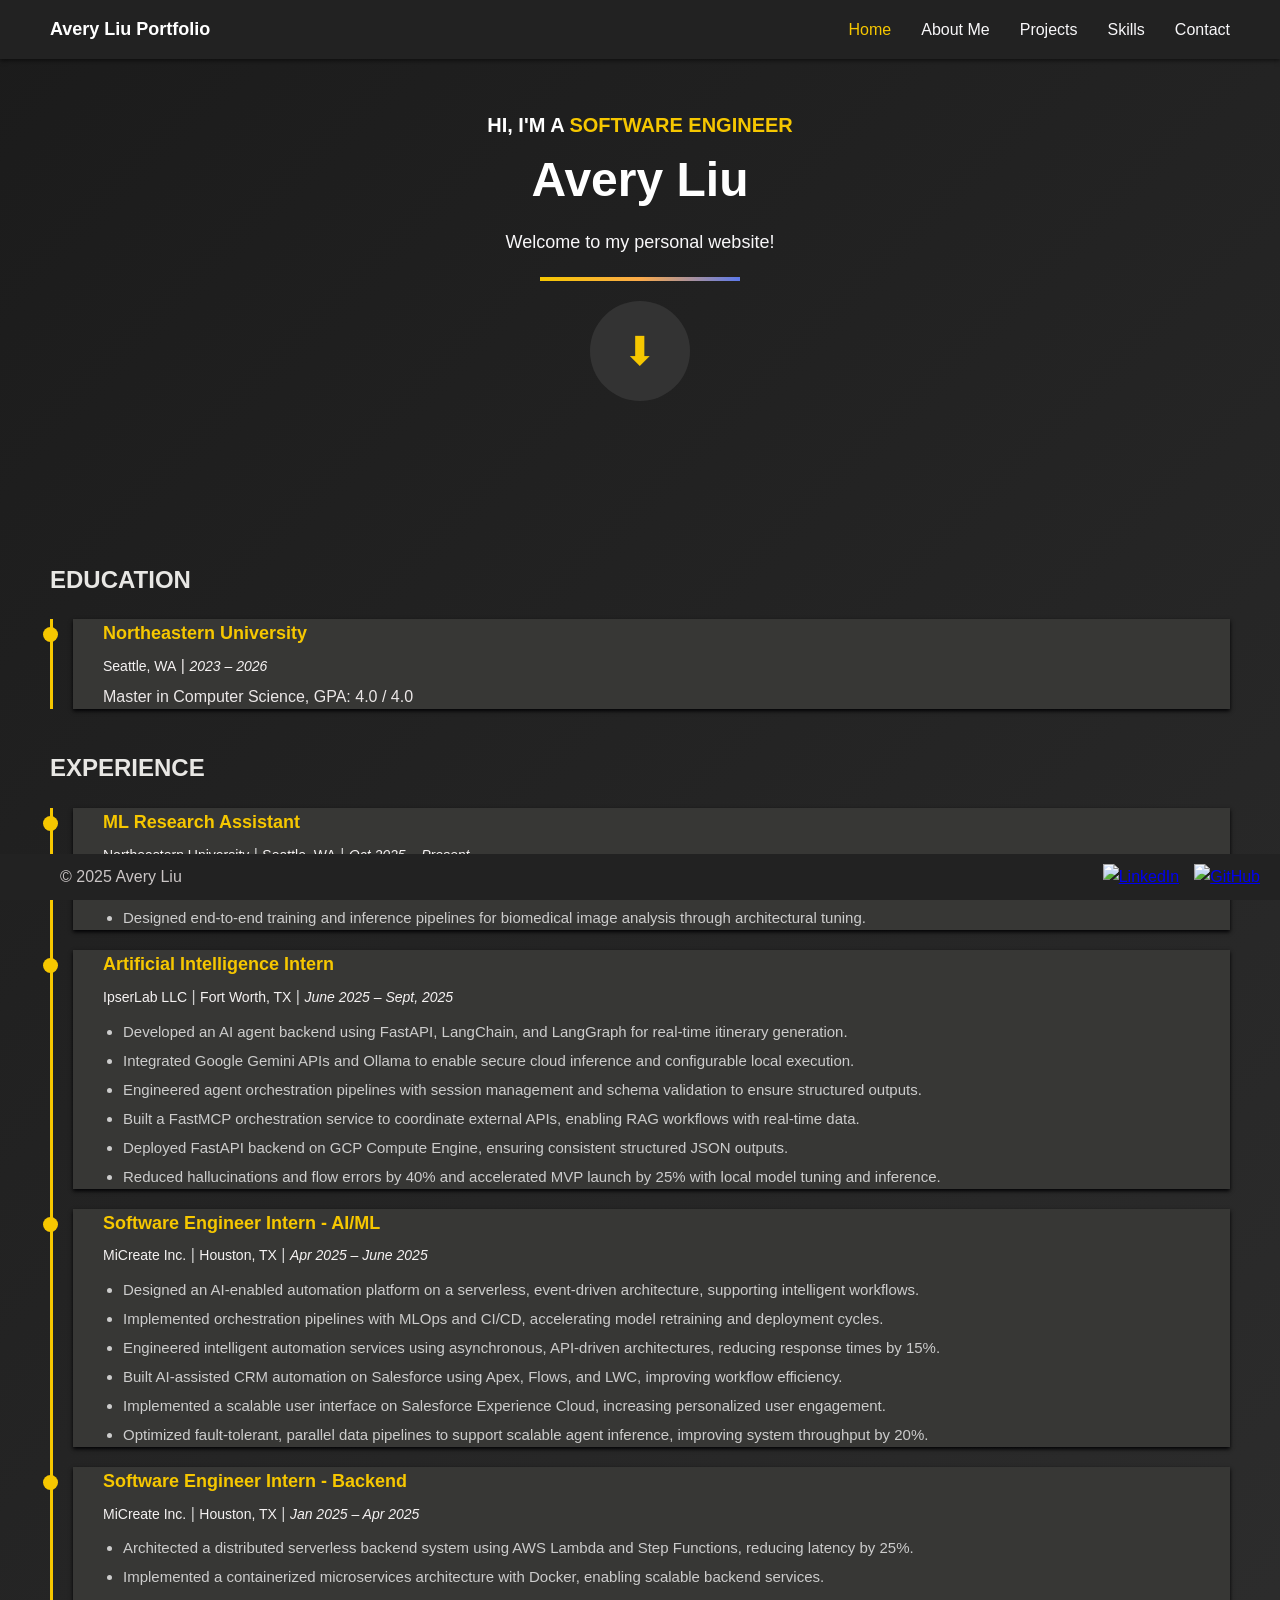
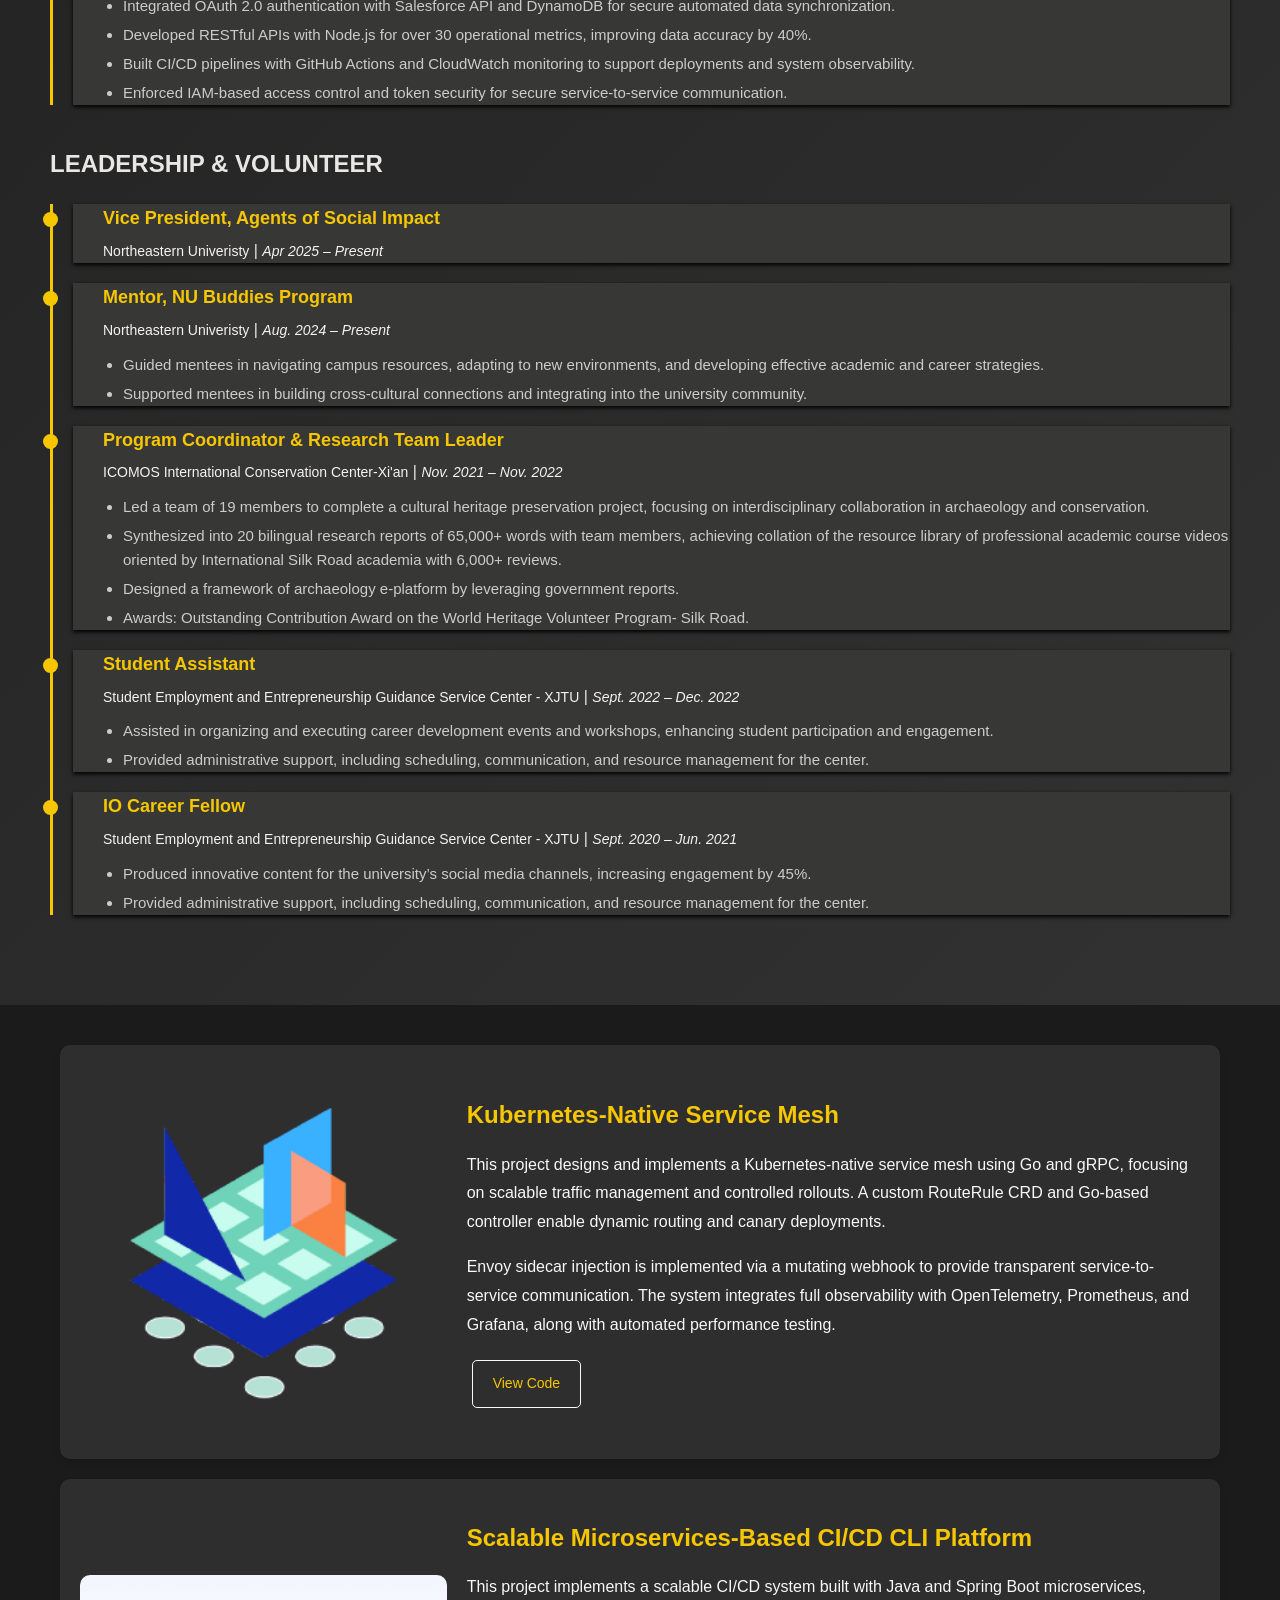
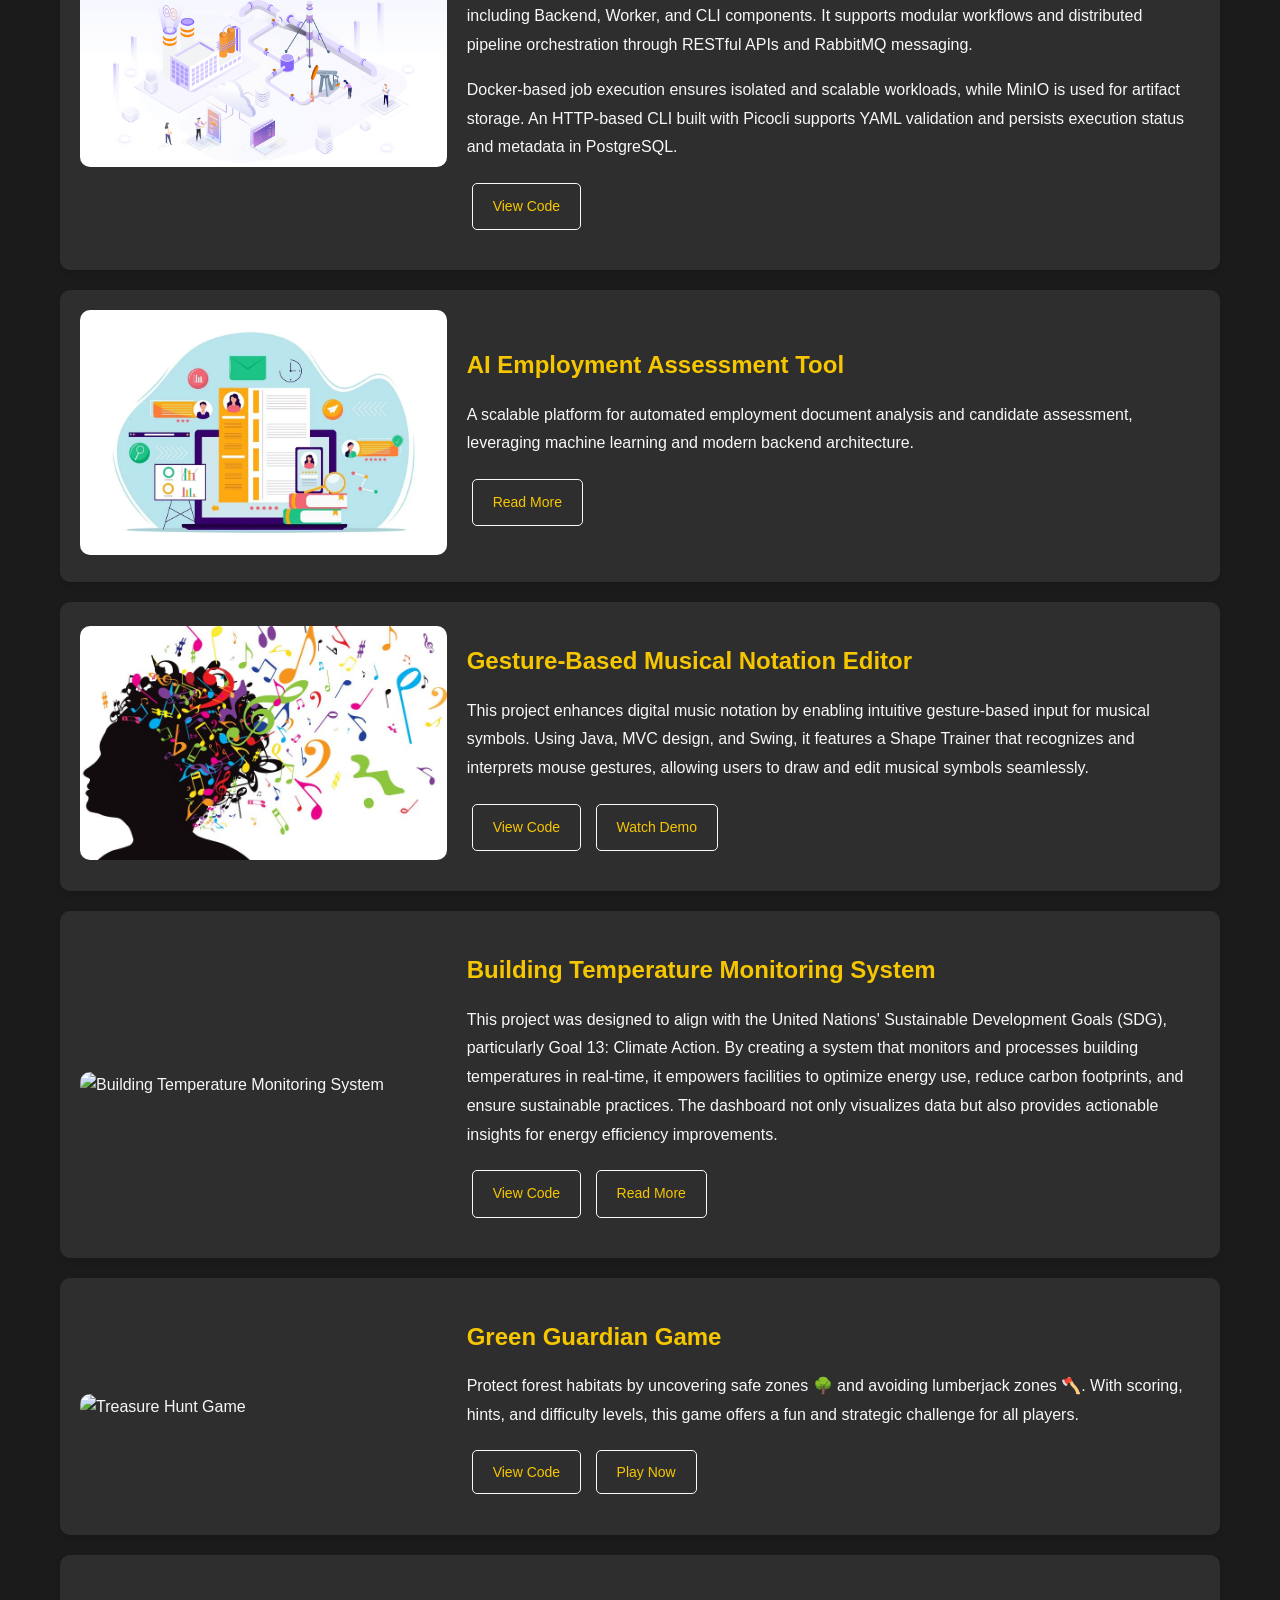
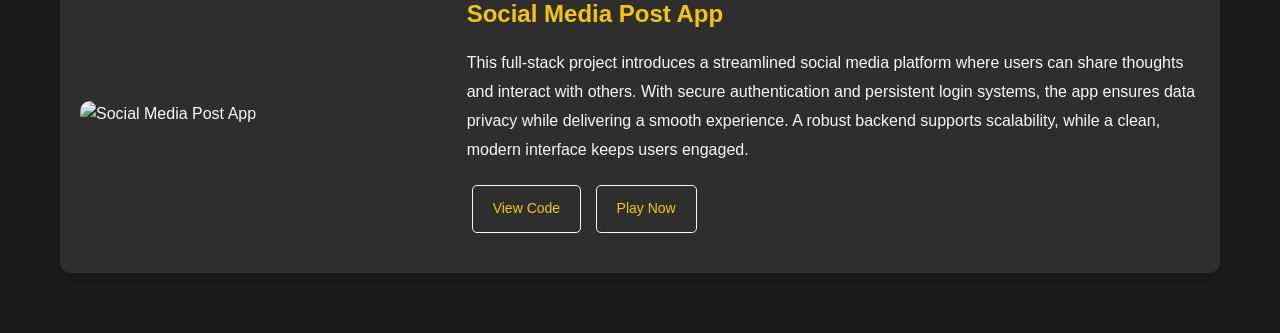
==== commit 6d718b36: "update experience and project" ====
--- a/index.html
+++ b/index.html
@@ -62,28 +62,43 @@
             </div>
           </div>
   
-          <h2>WORK EXPERIENCE</h2>
+          <h2>EXPERIENCE</h2>
           <div class="timeline">
+            <div class="timeline-item">
+              <div class="work-details">
+              <h3>ML Research Assistant </h3>
+              <p>
+                  <span class="detailContent">Northeastern University</span> | 
+                  <span class="detailContent">Seattle, WA</span> | 
+                  <span class="detailContent"><em>Oct 2025 – Present</em></span>
+              </p>
+              </div>
+              <ul class="responsibilities">
+                <li>Implemented Transformer-based deep learning models with attention mechanisms for skin cancer image classification.</li>
+                <li>Designed end-to-end training and inference pipelines for biomedical image analysis through architectural tuning.</li>
+              </ul>
+          </div>
+  
             <div class="timeline-item">
               <div class="work-details">
               <h3>Artificial Intelligence Intern</h3>
               <p>
                   <span class="detailContent">IpserLab LLC</span> | 
                   <span class="detailContent">Fort Worth, TX</span> | 
-                  <span class="detailContent"><em>June 2025 – Present</em></span>
+                  <span class="detailContent"><em>June 2025 – Sept, 2025</em></span>
               </p>
               </div>
               <ul class="responsibilities">
-                <li>Developed AI agent using FastAPI, LangChain, and LangGraph, with streaming support for real-time itinerary generation.</li>
-                <li>Integrated Google Gemini API and Ollama-hosted open models to enable secure cloud inference and local model orchestration.</li>
-                <li>Engineered modular pipelines to support prompt chaining, session memory, and schema parsing for structured LLM input.</li>
-                <li>Built a FastMCP server (JSON-RPC) to orchestrate multiple external APIs, enabling structured RAG with real-time data.</li>
-                <li>Deployed FastAPI backend on GCP Compute Engine; generated structured JSON via prompt engineering for reliable rendering.</li>
+                <li>Developed an AI agent backend using FastAPI, LangChain, and LangGraph for real-time itinerary generation.</li>
+                <li>Integrated Google Gemini APIs and Ollama to enable secure cloud inference and configurable local execution.</li>
+                <li>Engineered agent orchestration pipelines with session management and schema validation to ensure structured outputs.</li>
+                <li>Built a FastMCP orchestration service to coordinate external APIs, enabling RAG workflows with real-time data.</li>
+                <li>Deployed FastAPI backend on GCP Compute Engine, ensuring consistent structured JSON outputs.</li>
                 <li>Reduced hallucinations and flow errors by 40% and accelerated MVP launch by 25% with local model tuning and inference.</li>
               </ul>
           </div>
-
-            <div class="timeline-item">
+  
+          <div class="timeline-item">
               <div class="work-details">
               <h3>Software Engineer Intern - AI/ML</h3>
               <p>
@@ -93,15 +108,15 @@
               </p>
               </div>
               <ul class="responsibilities">
-                <li>Built serverless recommendation systems leveraging LLMs, boosting data efficiency and engagement by 30%.</li>
-                <li>Implemented MLOps pipelines to support continuous retraining and deployment of recommendation models.</li>
-                <li>Deployed AWS-based AI chatbots and visual search engines, cutting customer support response times by 40%.</li>
-                <li>Built Salesforce CRM tools with Apex, Flows, and LWC to improve engagement and boost team productivity by 25%.</li>
-                <li>Developed user portal on Salesforce Experience Cloud to enable secure login and personalized data access.</li>
-                <li>Created data processing workflows with parallel processing techniques for efficient data analysis.</li>
-              </ul>
-          </div>
-
+                <li>Designed an AI-enabled automation platform on a serverless, event-driven architecture, supporting intelligent workflows.</li>
+                <li>Implemented orchestration pipelines with MLOps and CI/CD, accelerating model retraining and deployment cycles.</li>
+                <li>Engineered intelligent automation services using asynchronous, API-driven architectures, reducing response times by 15%.</li>
+                <li>Built AI-assisted CRM automation on Salesforce using Apex, Flows, and LWC, improving workflow efficiency.</li>
+                <li>Implemented a scalable user interface on Salesforce Experience Cloud, increasing personalized user engagement.</li>
+                <li>Optimized fault-tolerant, parallel data pipelines to support scalable agent inference, improving system throughput by 20%.</li>
+              </ul>
+          </div>
+  
           <div class="timeline-item">
               <div class="work-details">
               <h3>Software Engineer Intern - Backend</h3>
@@ -112,18 +127,17 @@
               </p>
               </div>
               <ul class="responsibilities">
-                <li>Architected serverless data pipeline using AWS Lambda and Step Functions, reducing reporting time by 35%.</li>
-                <li>Implemented microservices architecture with Docker containers for AI-driven application features and chatbot functionality.</li>
+                <li>Architected a distributed serverless backend system using AWS Lambda and Step Functions, reducing latency by 25%.</li>
+                <li>Implemented a containerized microservices architecture with Docker, enabling scalable backend services.</li>
                 <li>Integrated OAuth 2.0 authentication with Salesforce API and DynamoDB for secure automated data synchronization.</li>
                 <li>Developed RESTful APIs with Node.js for over 30 operational metrics, improving data accuracy by 40%.</li>
-                <li>Created responsive UI components using React and Tailwind CSS, increasing form submission rates by 25%.</li>
-                <li>Established CI/CD pipeline with GitHub Actions and CloudWatch monitoring, reducing merge conflicts by 20%.</li>
-                <li>Applied IAM-based access control and token security for enterprise-grade protection of sensitive customer data.</li>
-              </ul>
-          </div>
-          </div>
-  
-          <h2>LEADERSHIP & VOLUNTEER EXPERIENCE</h2>
+                <li>Built CI/CD pipelines with GitHub Actions and CloudWatch monitoring to support deployments and system observability.</li>
+                <li>Enforced IAM-based access control and token security for secure service-to-service communication.</li>
+              </ul>
+          </div>
+          </div>
+  
+          <h2>LEADERSHIP & VOLUNTEER</h2>
           <div class="timeline">
             <div class="timeline-item">
               <h3>Vice President, Agents of Social Impact</h3>
@@ -193,6 +207,44 @@
       <!-- Creation Hub -->
       <main class="MainContainer">
         <section class="Projects_List">
+        <!-- Kubernetes-Native Service Mesh Project -->
+        <div class="Project_Item">
+          <div class="Project_Image">
+            <img src="./images/kubernetes.png" alt="Kubernetes-Native Service Mesh">
+          </div>
+          <div class="Project_Description">
+            <h2>Kubernetes-Native Service Mesh</h2>
+            <p>
+              This project designs and implements a Kubernetes-native service mesh using Go and gRPC, focusing on scalable traffic management and controlled rollouts. A custom RouteRule CRD and Go-based controller enable dynamic routing and canary deployments.
+            </p>
+            <p>
+              Envoy sidecar injection is implemented via a mutating webhook to provide transparent service-to-service communication. The system integrates full observability with OpenTelemetry, Prometheus, and Grafana, along with automated performance testing.
+            </p>
+            <p>
+              <a href="https://github.com/your-repo/service-mesh" class="Button" target="_blank">View Code</a>
+            </p>
+          </div>
+        </div>
+
+        <!-- Scalable Microservices-Based CI/CD CLI Platform Project -->
+        <div class="Project_Item">
+          <div class="Project_Image">
+            <img src="./images/cicd.png" alt="Scalable Microservices-Based CI/CD CLI Platform">
+          </div>
+          <div class="Project_Description">
+            <h2>Scalable Microservices-Based CI/CD CLI Platform</h2>
+            <p>
+              This project implements a scalable CI/CD system built with Java and Spring Boot microservices, including Backend, Worker, and CLI components. It supports modular workflows and distributed pipeline orchestration through RESTful APIs and RabbitMQ messaging.
+            </p>
+            <p>
+              Docker-based job execution ensures isolated and scalable workloads, while MinIO is used for artifact storage. An HTTP-based CLI built with Picocli supports YAML validation and persists execution status and metadata in PostgreSQL.
+            </p>
+            <p>
+              <a href="https://github.com/averylAL" class="Button" target="_blank">View Code</a>
+            </p>
+          </div>
+        </div>
+
         <!-- AI Employment Assessment Tool Project -->
         <div class="Project_Item">
           <div class="Project_Image">
